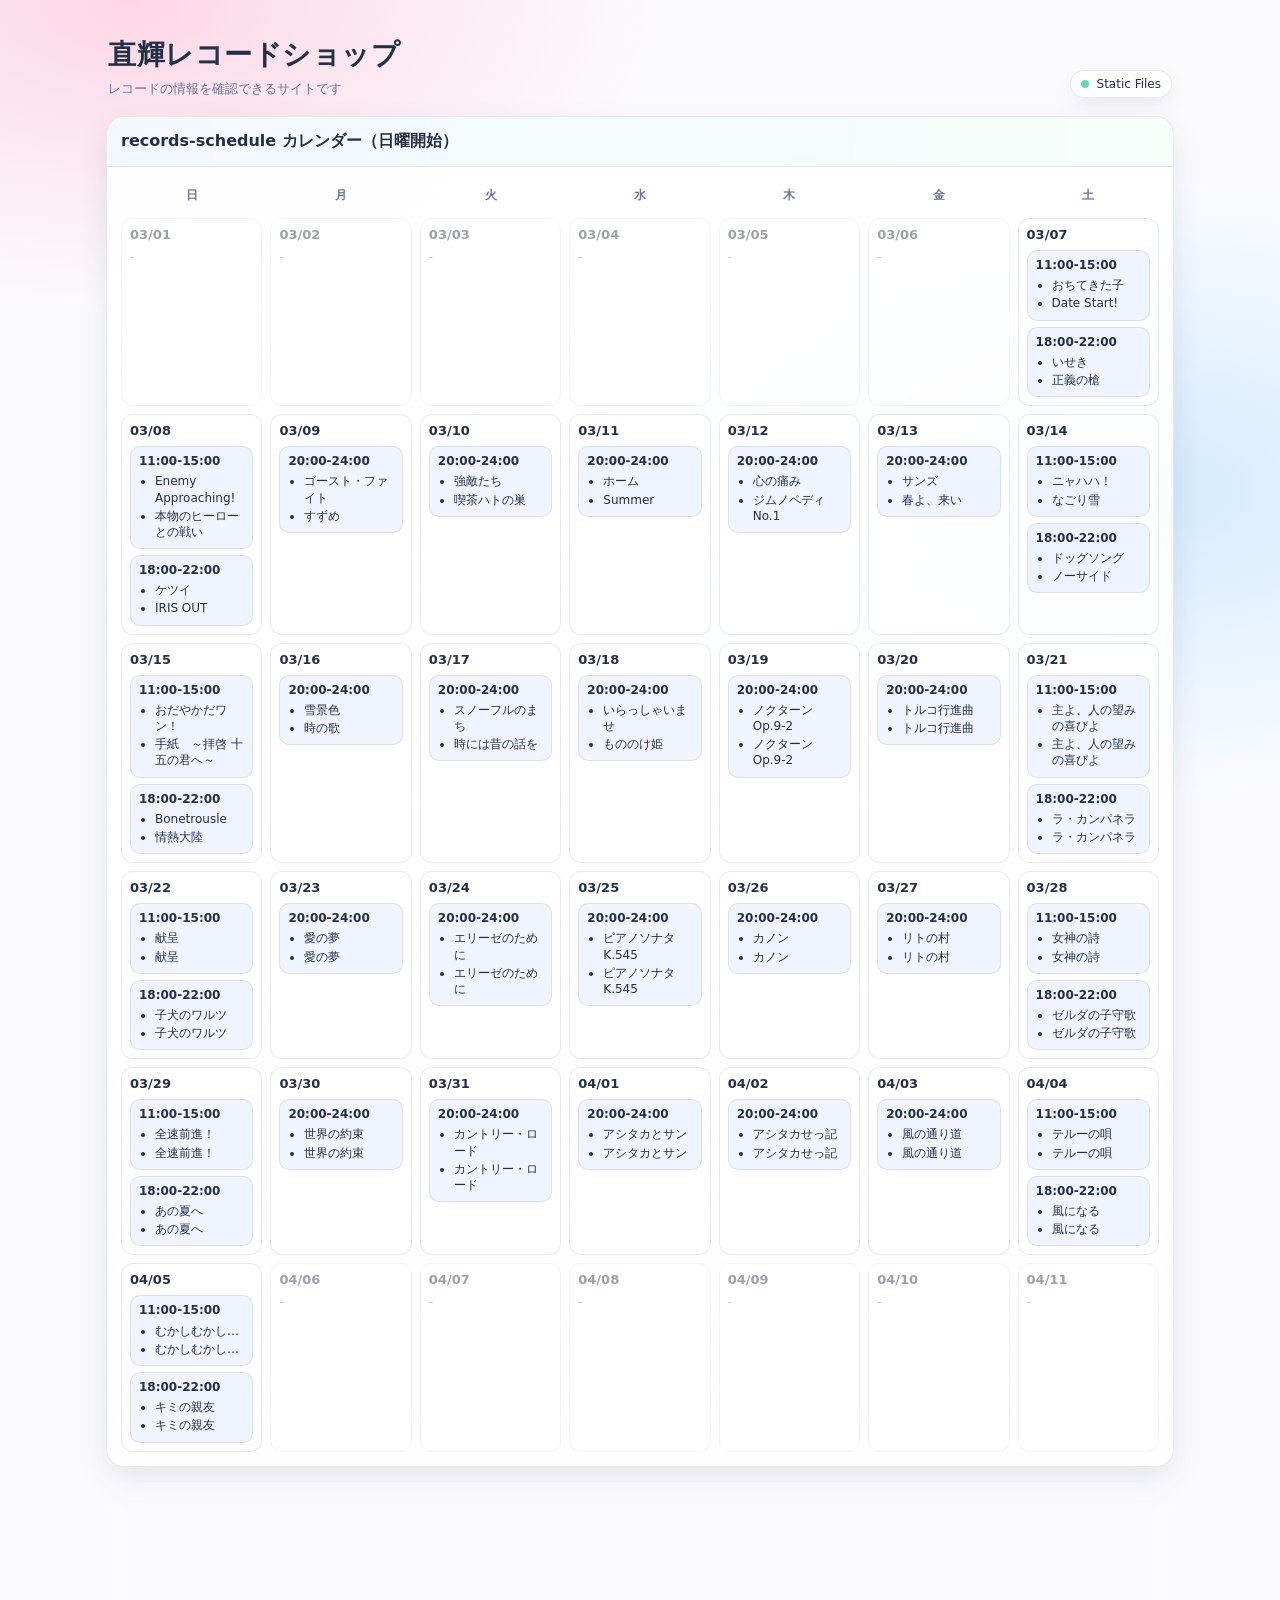
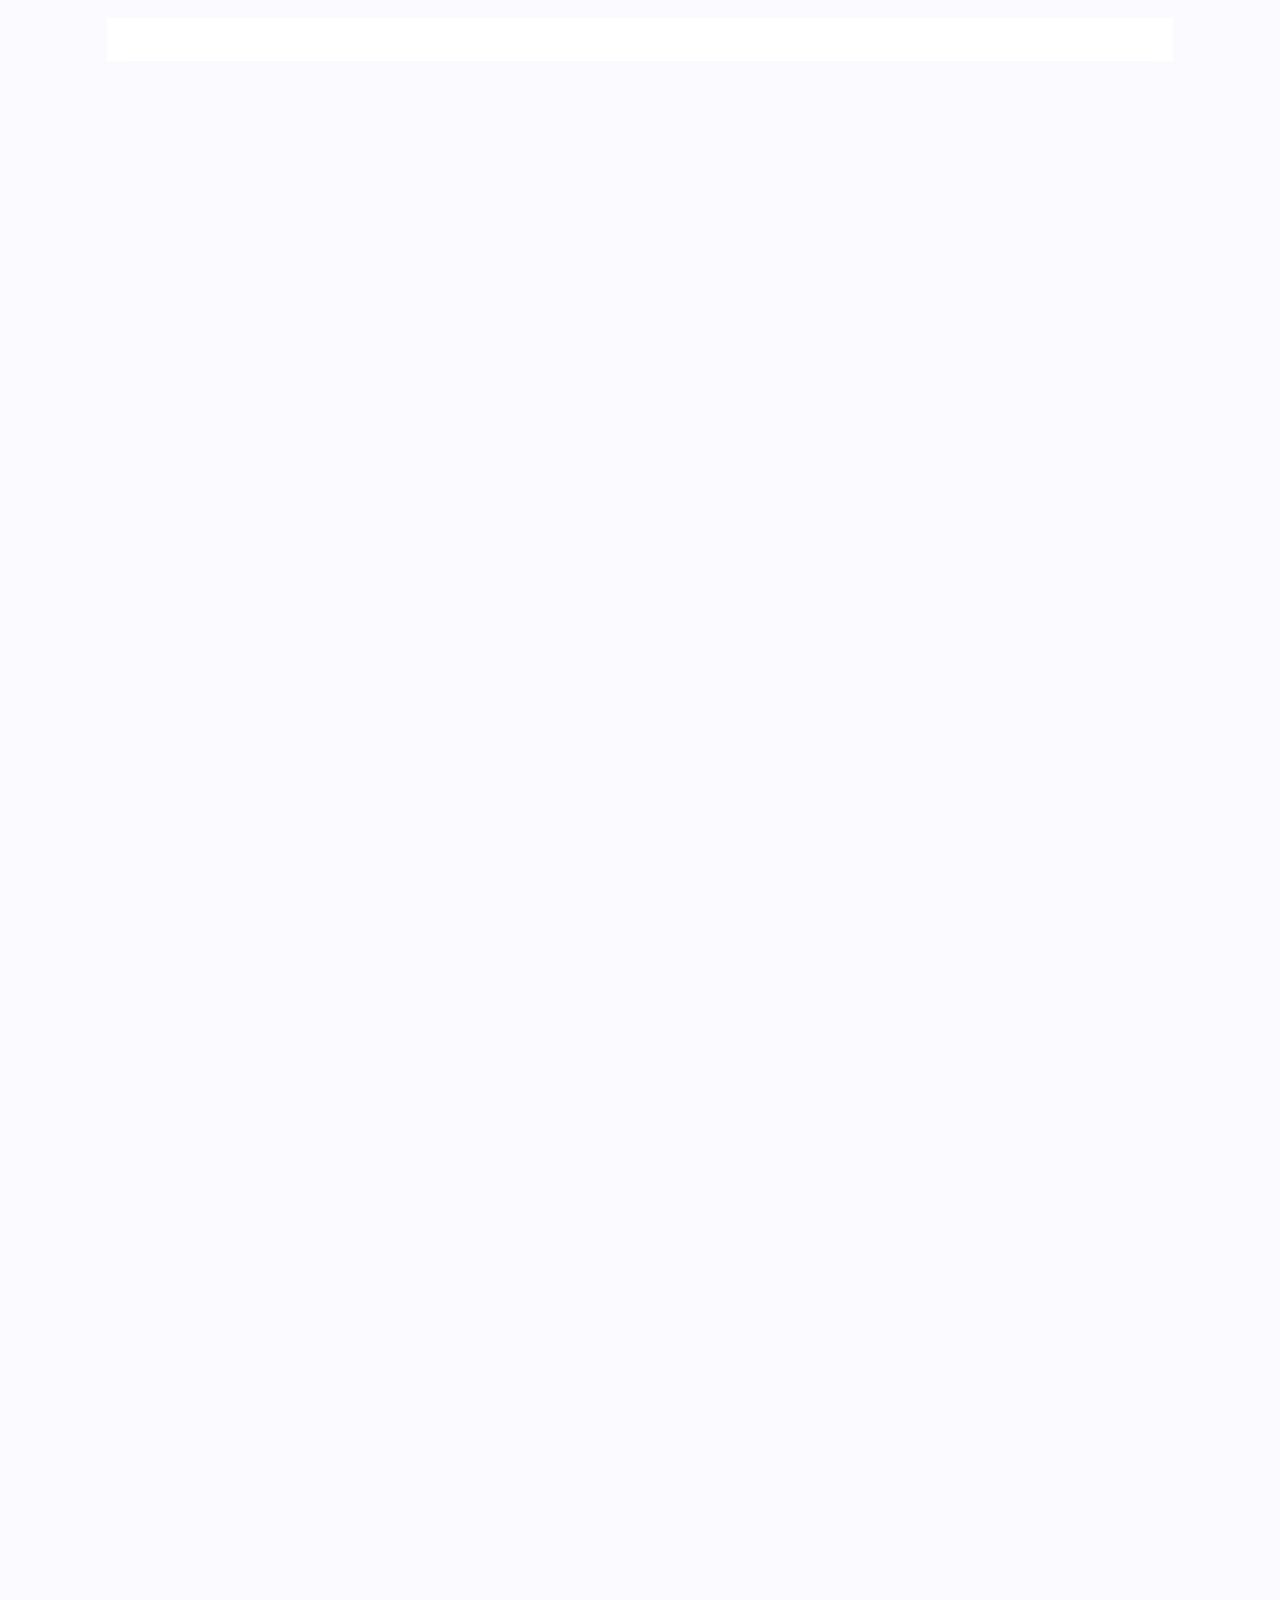
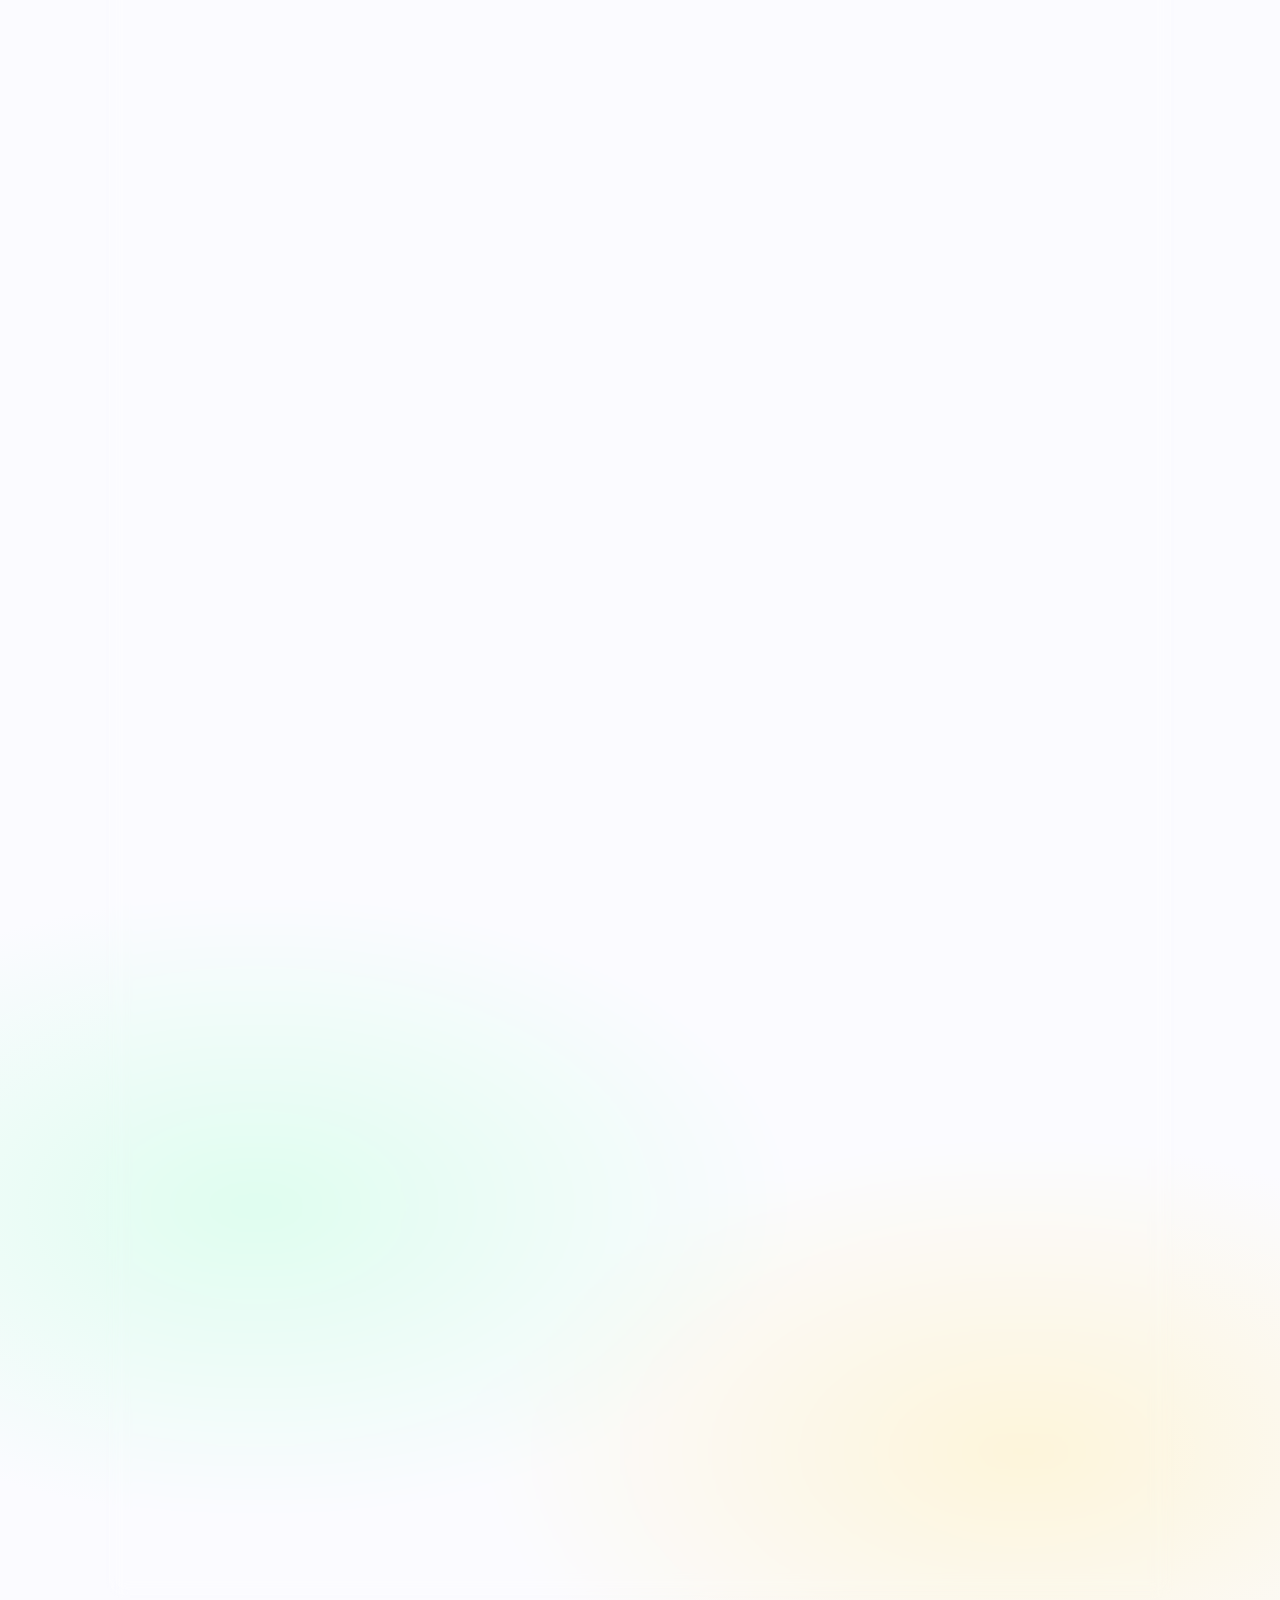
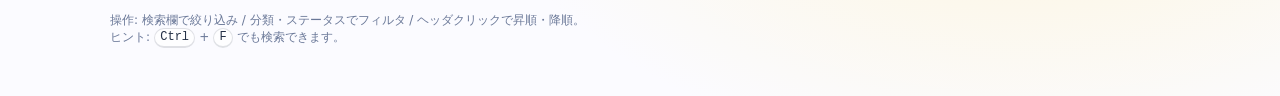
==== index.html @ 507e61f4 "Update index.html" ====
<!doctype html>
<html lang="ja">
<head>
  <meta charset="utf-8" />
  <meta name="viewport" content="width=device-width,initial-scale=1" />
  <meta name="description" content="ハートピア 曲リスト（公開）" />
  <title>なおきレコードショップ</title>

  <style>
    :root{
      /* Pastel theme */
      --bg:#fbfbff;
      --card:#ffffffcc;
      --text:#243047;
      --muted:#6a7898;
      --line: rgba(36,48,71,.10);

      --accent:#7aa7ff;

      --ok:#67d9b7;
      --warn:#ffd27a;
      --bad:#ff8fb0;

      --chip: rgba(36,48,71,.06);

      --shadow: 0 12px 30px rgba(36,48,71,.10);
      --radius: 18px;
      --radius2: 14px;

      --mono: ui-monospace, SFMono-Regular, Menlo, Monaco, Consolas, "Liberation Mono", monospace;
      --sans: ui-sans-serif, system-ui, -apple-system, "Segoe UI", Roboto, "Noto Sans JP", "Hiragino Sans", "Hiragino Kaku Gothic ProN", Meiryo, Arial, sans-serif;
    }
    *{box-sizing:border-box}
    body{
      margin:0;
      font-family:var(--sans);
      color:var(--text);
      background:
        radial-gradient(900px 520px at 10% 0%, rgba(255, 184, 208,.55), transparent 60%),
        radial-gradient(900px 520px at 90% 10%, rgba(186, 224, 255,.60), transparent 60%),
        radial-gradient(900px 520px at 20% 90%, rgba(200, 255, 226,.55), transparent 60%),
        radial-gradient(900px 520px at 80% 95%, rgba(255, 240, 188,.55), transparent 60%),
        var(--bg);
    }
    a{color:inherit}
    .wrap{max-width:1100px; margin:0 auto; padding:28px 16px 50px;}
    header{
      display:flex; gap:14px; align-items:flex-end; justify-content:space-between;
      padding:8px 2px 18px;
    }
    .title{display:flex; flex-direction:column; gap:6px;}
    h1{margin:0; font-size:28px; letter-spacing:.02em}
    .sub{color:var(--muted); font-size:13px}

    .card{
      background: linear-gradient(180deg, rgba(255,255,255,.92), rgba(255,255,255,.75));
      border:1px solid var(--line);
      border-radius:var(--radius);
      box-shadow:var(--shadow);
      overflow:hidden;
      backdrop-filter: blur(10px);
    }

    .calendarCard{margin-bottom:16px}
    .calendarHead{
      padding:14px;
      border-bottom:1px solid var(--line);
      background: linear-gradient(90deg, rgba(186,224,255,.18), rgba(200,255,226,.16));
      font-weight:700;
    }
    .calendarWrap{padding:14px; overflow:auto}
    .calendar{
      display:grid;
      grid-template-columns:repeat(7,minmax(130px,1fr));
      gap:8px;
      min-width:910px;
    }
    .calendarLabel{
      font-size:12px;
      color:var(--muted);
      font-weight:700;
      text-align:center;
      padding:6px 4px;
    }
    .calendarDay{
      border:1px solid var(--line);
      border-radius:12px;
      padding:8px;
      min-height:130px;
      background:rgba(255,255,255,.72);
    }
    .calendarDay.outside{opacity:.45}
    .calendarDate{font-size:13px; font-weight:700; margin-bottom:8px}
    .calendarItems{display:flex; flex-direction:column; gap:6px}
    .calendarItem{
      padding:6px 8px;
      border-radius:10px;
      border:1px solid rgba(36,48,71,.10);
      background:rgba(122,167,255,.12);
      font-size:12px;
      line-height:1.35;
    }
    .calendarTime{font-weight:700; margin-bottom:4px}
    .calendarSongList{margin:0; padding-left:16px}
    .calendarSongList li{margin:2px 0}
    .calendarEmpty{font-size:12px; color:var(--muted)}

    .controls{
      display:grid;
      grid-template-columns: 1.4fr .7fr .7fr auto;
      gap:10px;
      padding:14px;
      border-bottom:1px solid var(--line);
      background: linear-gradient(90deg, rgba(255,184,208,.20), rgba(186,224,255,.18), rgba(200,255,226,.16));
    }
    @media (max-width: 860px){ .controls{grid-template-columns: 1fr 1fr;} }
    @media (max-width: 520px){
      .controls{grid-template-columns: 1fr;}
      header{flex-direction:column; align-items:flex-start}
    }

    .field{display:flex; flex-direction:column; gap:6px;}
    label{font-size:12px; color:var(--muted)}

    input[type="search"], select{
      width:100%;
      padding:10px 12px;
      border-radius:14px;
      border:1px solid rgba(36,48,71,.12);
      background: rgba(255,255,255,.75);
      color:var(--text);
      outline:none;
    }
    input[type="search"]::placeholder{color:rgba(106,120,152,.75)}
    input[type="search"]:focus, select:focus{
      border-color: rgba(122,167,255,.55);
      box-shadow: 0 0 0 4px rgba(122,167,255,.18);
    }

    .toggle{
      display:flex; align-items:center; gap:10px;
      padding:10px 12px;
      border-radius:14px;
      border:1px solid rgba(36,48,71,.12);
      background: rgba(255,255,255,.75);
      user-select:none;
      cursor:pointer;
    }
    .toggle input{accent-color: var(--accent); transform: translateY(1px);}

    .stats{
      display:flex; align-items:center; justify-content:flex-end; gap:10px;
      padding:0 14px 12px;
      color:var(--muted);
      font-size:13px;
    }

    .chip{
      display:inline-flex; align-items:center; gap:8px;
      padding:6px 10px;
      border-radius:999px;
      background:rgba(255,255,255,.7);
      border:1px solid rgba(36,48,71,.10);
      color:var(--text);
      font-size:12px;
      white-space:nowrap;
      box-shadow: 0 8px 18px rgba(36,48,71,.08);
    }

    .dot{width:8px;height:8px;border-radius:50%;}
    .dot.ok{background:var(--ok)}
    .dot.warn{background:var(--warn)}
    .dot.bad{background:var(--bad)}

    .tableWrap{overflow:auto;}
    table{
      width:100%;
      border-collapse:separate;
      border-spacing:0;
      min-width:820px;
      font-size:14px;
    }
    thead th{
      position:sticky; top:0;
      background: rgba(255,255,255,.92);
      backdrop-filter: blur(12px);
      border-bottom:1px solid var(--line);
      text-align:left;
      padding:12px 12px;
      color:var(--muted);
      font-weight:700;
      cursor:pointer;
      user-select:none;
      white-space:nowrap;
    }
    thead th .sort{
      font-family:var(--mono);
      font-size:12px;
      opacity:.9;
      margin-left:6px;
    }
    tbody td{
      padding:12px 12px;
      border-bottom:1px solid var(--line);
      vertical-align:top;
    }
    tbody tr:hover{background:rgba(122,167,255,.08)}

    .col-title{font-weight:700}
    .muted{color:var(--muted)}

    .badge{
      display:inline-flex; align-items:center; gap:8px;
      padding:6px 10px;
      border-radius:999px;
      border:1px solid rgba(36,48,71,.10);
      background: rgba(255,255,255,.70);
      font-size:12px;
      box-shadow: 0 8px 18px rgba(36,48,71,.08);
    }
    .status-public .dot{background:var(--ok)}
    .status-private .dot{background:var(--bad)}
    .status-wip .dot{background:var(--warn)}

    footer{
      margin-top:14px;
      color:var(--muted);
      font-size:12px;
      padding:0 4px;
    }
    .kbd{
      font-family:var(--mono);
      padding:.12em .45em;
      border:1px solid rgba(36,48,71,.14);
      border-bottom-width:2px;
      border-radius:10px;
      background:rgba(255,255,255,.70);
      color:var(--text);
    }
  </style>
</head>

<body>
  <div class="wrap">
    <header>
      <div class="title">
        <h1>直輝レコードショップ</h1>
        <div class="sub">レコードの情報を確認できるサイトです</div>
      </div>
      <div class="chip" title="HTML + JSON の静的ファイルで動作します">
        <span class="dot ok"></span> Static Files
      </div>
    </header>

    <section class="card calendarCard" aria-label="演奏スケジュール">
      <div class="calendarHead">records-schedule カレンダー（日曜開始）</div>
      <div class="calendarWrap">
        <div class="calendar" id="calendar"></div>
      </div>
    </section>

    <section class="card" aria-label="曲リスト">
      <div class="controls">
        <div class="field">
          <label for="q">検索（タイトル / 和名 / 分類）</label>
          <input id="q" type="search" placeholder="例: Undertale / ノクターン / ゼルダ" autocomplete="off" />
        </div>
        <div class="field">
          <label for="category">分類</label>
          <select id="category">
            <option value="">すべて</option>
          </select>
        </div>
        <div class="field">
          <label for="status">ステータス</label>
          <select id="status">
            <option value="">すべて</option>
            <option value="公開">公開</option>
            <option value="非公開">非公開</option>
            <option value="準備中">準備中</option>
          </select>
        </div>
        <label class="toggle" title="公開だけに絞り込み">
          <input id="onlyPublic" type="checkbox" checked />
          公開のみ表示
        </label>
      </div>
      <div class="stats" id="stats"></div>
      <div class="tableWrap">
        <table>
          <thead>
            <tr>
              <th data-key="status">ステータス<span class="sort" id="sort-status"></span></th>
              <th data-key="title">タイトル<span class="sort" id="sort-title"></span></th>
              <th data-key="jp">和名<span class="sort" id="sort-jp"></span></th>
              <th data-key="category">分類<span class="sort" id="sort-category"></span></th>
            </tr>
          </thead>
          <tbody id="tbody"></tbody>
        </table>
      </div>
    </section>

    <footer>
      <div>操作: 検索欄で絞り込み / 分類・ステータスでフィルタ / ヘッダクリックで昇順・降順。</div>
      <div>ヒント: <span class="kbd">Ctrl</span> + <span class="kbd">F</span> でも検索できます。</div>
    </footer>
  </div>

  <script>
    // ===== データ読み込み =====
    let songs = [];
    let scheduleItems = [];

    async function loadSongs() {
      const response = await fetch("./records.json");
      if (!response.ok) {
        throw new Error(`曲データの読み込みに失敗しました: ${response.status}`);
      }
      const data = await response.json();
      return Array.isArray(data) ? data : [];
    }

    async function loadSchedule() {
      const response = await fetch("./records-schedule.json");
      if (!response.ok) {
        throw new Error(`スケジュールデータの読み込みに失敗しました: ${response.status}`);
      }
      const data = await response.json();
      return Array.isArray(data) ? data : [];
    }

    // ===== UIロジック =====
    const els = {
      q: document.getElementById("q"),
      category: document.getElementById("category"),
      status: document.getElementById("status"),
      onlyPublic: document.getElementById("onlyPublic"),
      tbody: document.getElementById("tbody"),
      stats: document.getElementById("stats"),
      calendar: document.getElementById("calendar"),
      ths: Array.from(document.querySelectorAll("thead th[data-key]")),
    };

    const weekLabels = ["日", "月", "火", "水", "木", "金", "土"];

    function renderCalendar(){
      if (!scheduleItems.length){
        els.calendar.innerHTML = `<div class="calendarEmpty">スケジュールがありません。</div>`;
        return;
      }

      const songMap = new Map(songs.map(s => [Number(s.no), s]));
      const groupedByDate = new Map();
      for (const item of scheduleItems){
        const date = (item.date || "").trim();
        if (!date) continue;
        if (!groupedByDate.has(date)) groupedByDate.set(date, []);
        groupedByDate.get(date).push(item);
      }

      for (const entries of groupedByDate.values()){
        entries.sort((a,b)=> (a.time || "").localeCompare((b.time || ""), "ja"));
      }

      const dates = [...groupedByDate.keys()].sort((a,b)=>a.localeCompare(b));
      const firstDate = new Date(`${dates[0]}T00:00:00`);
      const lastDate = new Date(`${dates[dates.length - 1]}T00:00:00`);
      const startDate = new Date(firstDate);
      startDate.setDate(firstDate.getDate() - firstDate.getDay());
      const endDate = new Date(lastDate);
      endDate.setDate(lastDate.getDate() + (6 - lastDate.getDay()));

      const parts = weekLabels.map(label => `<div class="calendarLabel">${label}</div>`);
      const current = new Date(startDate);
      while (current <= endDate){
        const y = current.getFullYear();
        const m = String(current.getMonth() + 1).padStart(2, "0");
        const d = String(current.getDate()).padStart(2, "0");
        const iso = `${y}-${m}-${d}`;
        const entries = groupedByDate.get(iso) || [];
        const outside = iso < dates[0] || iso > dates[dates.length - 1];

        parts.push(`
          <div class="calendarDay ${outside ? "outside" : ""}">
            <div class="calendarDate">${m}/${d}</div>
            <div class="calendarItems">
              ${entries.length
                ? (() => {
                    const groupedByTime = new Map();
                    for (const entry of entries){
                      const timeKey = (entry.time || "-").trim() || "-";
                      if (!groupedByTime.has(timeKey)) groupedByTime.set(timeKey, []);
                      groupedByTime.get(timeKey).push(entry);
                    }
                    return [...groupedByTime.entries()]
                      .sort((a,b)=>a[0].localeCompare(b[0], "ja"))
                      .map(([time, slotEntries]) => {
                        const songsHtml = slotEntries.map(entry => {
                          const song = songMap.get(Number(entry.record_id));
                          const title = song ? (song.jp || song.title || `ID:${entry.record_id}`) : `ID:${entry.record_id}`;
                          return `<li>${escapeHtml(title)}</li>`;
                        }).join("");
                        return `<div class="calendarItem"><div class="calendarTime">${escapeHtml(time)}</div><ul class="calendarSongList">${songsHtml}</ul></div>`;
                      })
                      .join("");
                  })()
                : `<div class="calendarEmpty">-</div>`}
            </div>
          </div>
        `);

        current.setDate(current.getDate() + 1);
      }

      els.calendar.innerHTML = parts.join("");
    }

    function buildCategoryOptions(){
      const categories = [...new Set(songs.map(s => (s.category || "").trim()).filter(Boolean))]
        .sort((a,b)=>a.localeCompare(b,"ja"));
      for (const c of categories){
        const opt = document.createElement("option");
        opt.value = c;
        opt.textContent = c;
        els.category.appendChild(opt);
      }
    }

    let sortKey = "category";
    let sortDir = "asc"; // asc | desc

    function normalize(str){
      return (str ?? "").toString().toLowerCase();
    }

    // カテゴリごとにパステル色を割り当て
    function hashHue(str){
      let h = 0;
      for (let i = 0; i < str.length; i++) h = (h * 31 + str.charCodeAt(i)) >>> 0;
      return h % 360;
    }
    function pastelForCategory(category){
      const c = (category || "other").trim() || "other";
      const hue = hashHue(c);
      const bg = `hsl(${hue} 75% 92%)`;
      const border = `hsl(${hue} 55% 80%)`;
      const text = `hsl(${hue} 35% 28%)`;
      return { bg, border, text };
    }

    function statusBadge(status){
      const s = (status || "").trim();
      let cls = "status-public";
      if (s === "非公開") cls = "status-private";
      if (s === "準備中") cls = "status-wip";
      return `<span class="badge ${cls}"><span class="dot"></span>${escapeHtml(s || "-")}</span>`;
    }

    function escapeHtml(str){
      return (str ?? "").toString()
        .replaceAll("&","&amp;")
        .replaceAll("<","&lt;")
        .replaceAll(">","&gt;")
        .replaceAll('"',"&quot;")
        .replaceAll("'","&#039;");
    }

    function applyFilters(){
      const q = normalize(els.q.value).trim();
      const cat = (els.category.value || "").trim();
      const st = (els.status.value || "").trim();
      const onlyPub = els.onlyPublic.checked;

      let rows = songs.slice();

      if (onlyPub) rows = rows.filter(s => (s.status || "").trim() === "公開");
      if (cat) rows = rows.filter(s => (s.category || "").trim() === cat);
      if (st) rows = rows.filter(s => (s.status || "").trim() === st);

      if (q){
        rows = rows.filter(s => {
          const hay = `${s.title} ${s.jp} ${s.category} ${s.status}`;
          return normalize(hay).includes(q);
        });
      }

      rows.sort((a,b)=>{
        const av = (a[sortKey] ?? "").toString();
        const bv = (b[sortKey] ?? "").toString();
        const cmp = av.localeCompare(bv, "ja", { numeric:true, sensitivity:"base" });
        return sortDir === "asc" ? cmp : -cmp;
      });

      render(rows);
      renderStats(rows.length);
      renderSortIndicators();
    }

    function render(rows){
      els.tbody.innerHTML = rows.map(s => `
        <tr>
          <td>${statusBadge(s.status)}</td>
          <td class="col-title">${escapeHtml(s.title || "-")}</td>
          <td>${escapeHtml(s.jp || "-")}</td>
          <td>${
            s.category
              ? (() => {
                  const p = pastelForCategory(s.category);
                  return `<span class="chip" style="background:${p.bg};border-color:${p.border};color:${p.text}">
                    ${escapeHtml(s.category)}
                  </span>`;
                })()
              : `<span class="muted">-</span>`
          }</td>
        </tr>
      `).join("");
    }

    function renderStats(visible){
      const total = songs.length;
      els.stats.innerHTML = `
        <span class="chip" title="表示件数 / 全件数">
          <span class="dot ok"></span> ${visible} / ${total} 件
        </span>
        <span class="chip" title="並び替え">
          Sort: ${escapeHtml(sortKey)} (${escapeHtml(sortDir)})
        </span>
      `;
    }

    function renderSortIndicators(){
      for (const th of els.ths){
        const key = th.dataset.key;
        const el = document.getElementById(`sort-${key}`);
        if (!el) continue;
        el.textContent = (key === sortKey) ? (sortDir === "asc" ? "↑" : "↓") : "";
      }
    }

    // イベント
    els.q.addEventListener("input", applyFilters);
    els.category.addEventListener("change", applyFilters);
    els.status.addEventListener("change", applyFilters);
    els.onlyPublic.addEventListener("change", applyFilters);

    els.ths.forEach(th => {
      th.addEventListener("click", () => {
        const key = th.dataset.key;
        if (sortKey === key) sortDir = (sortDir === "asc" ? "desc" : "asc");
        else { sortKey = key; sortDir = "asc"; }
        applyFilters();
      });
    });

    // 初期表示
    (async () => {
      try {
        songs = await loadSongs();
        scheduleItems = await loadSchedule();
        buildCategoryOptions();
        renderCalendar();
        applyFilters();
      } catch (error) {
        console.error(error);
        els.tbody.innerHTML = `<tr><td colspan="4" class="muted">曲データの読み込みに失敗しました。</td></tr>`;
        els.stats.innerHTML = `<span class="chip"><span class="dot bad"></span> 読み込みエラー</span>`;
      }
    })();
  </script>
</body>
</html>
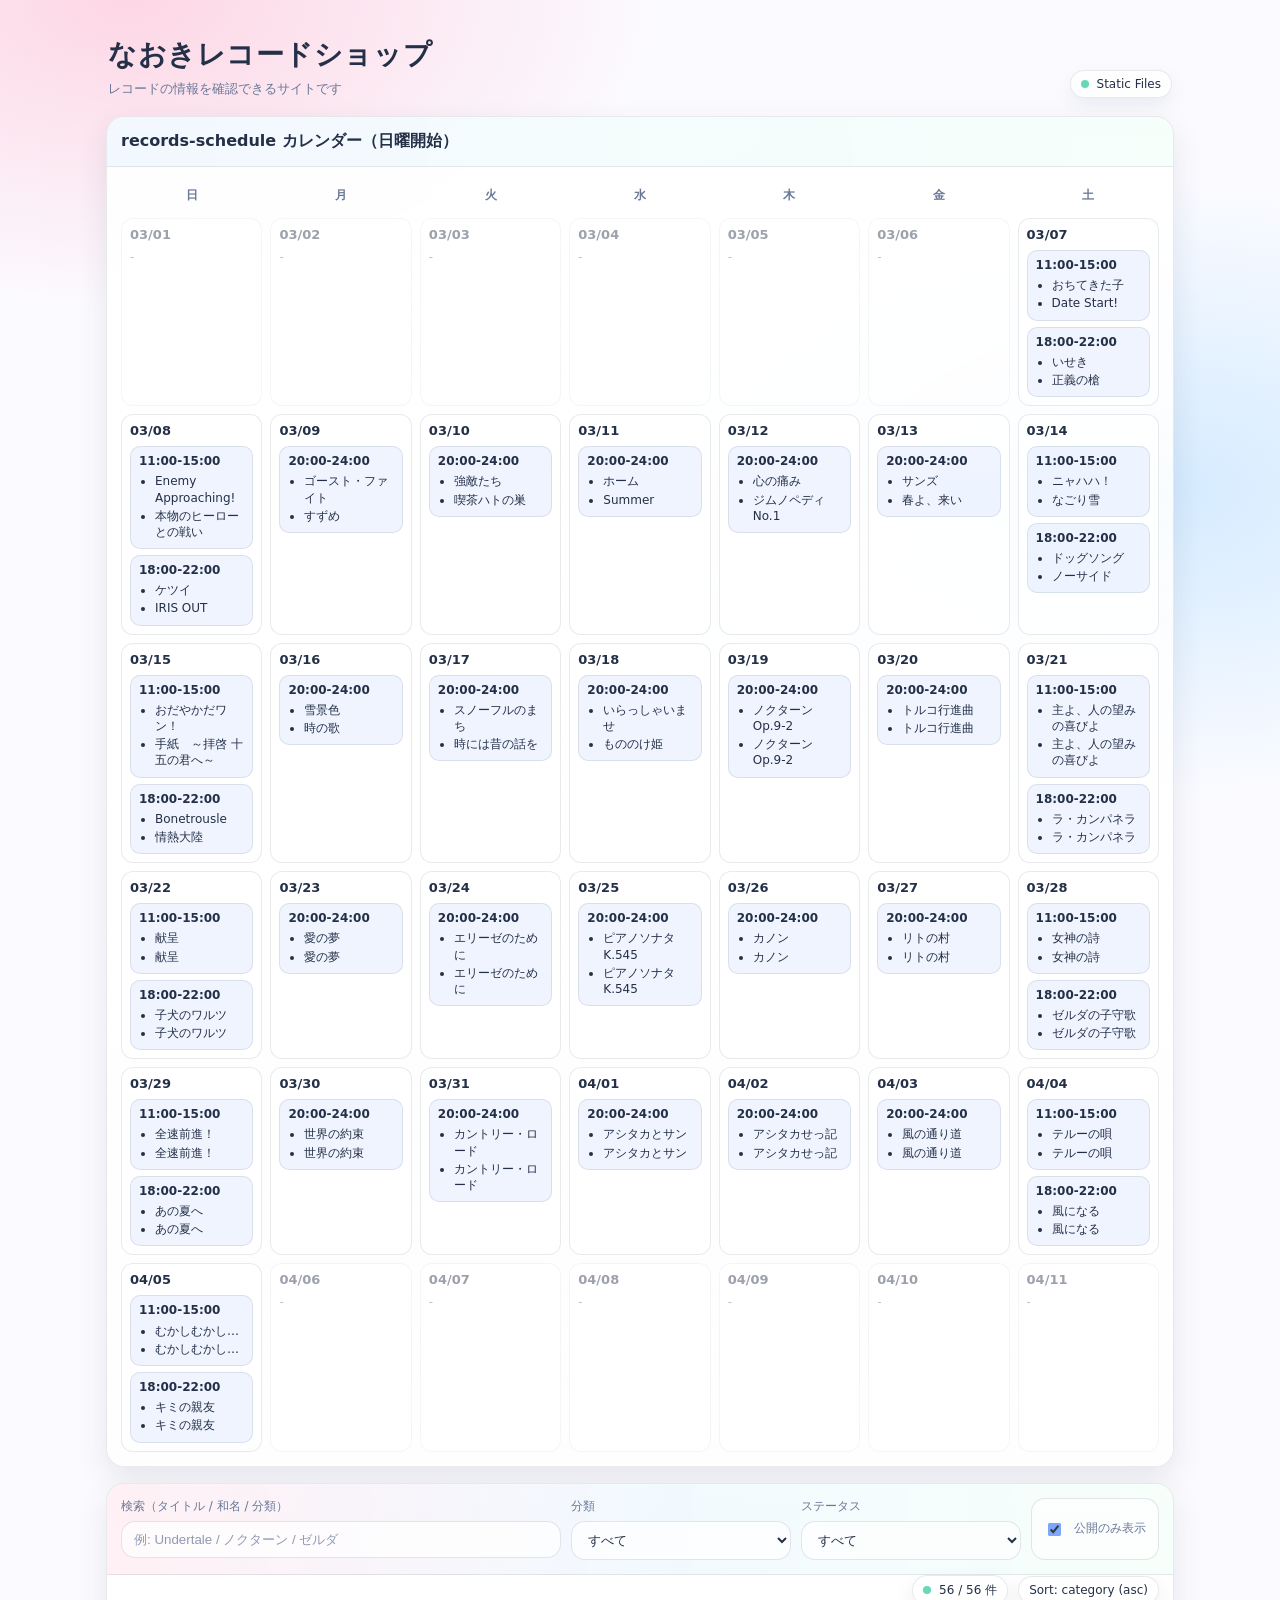
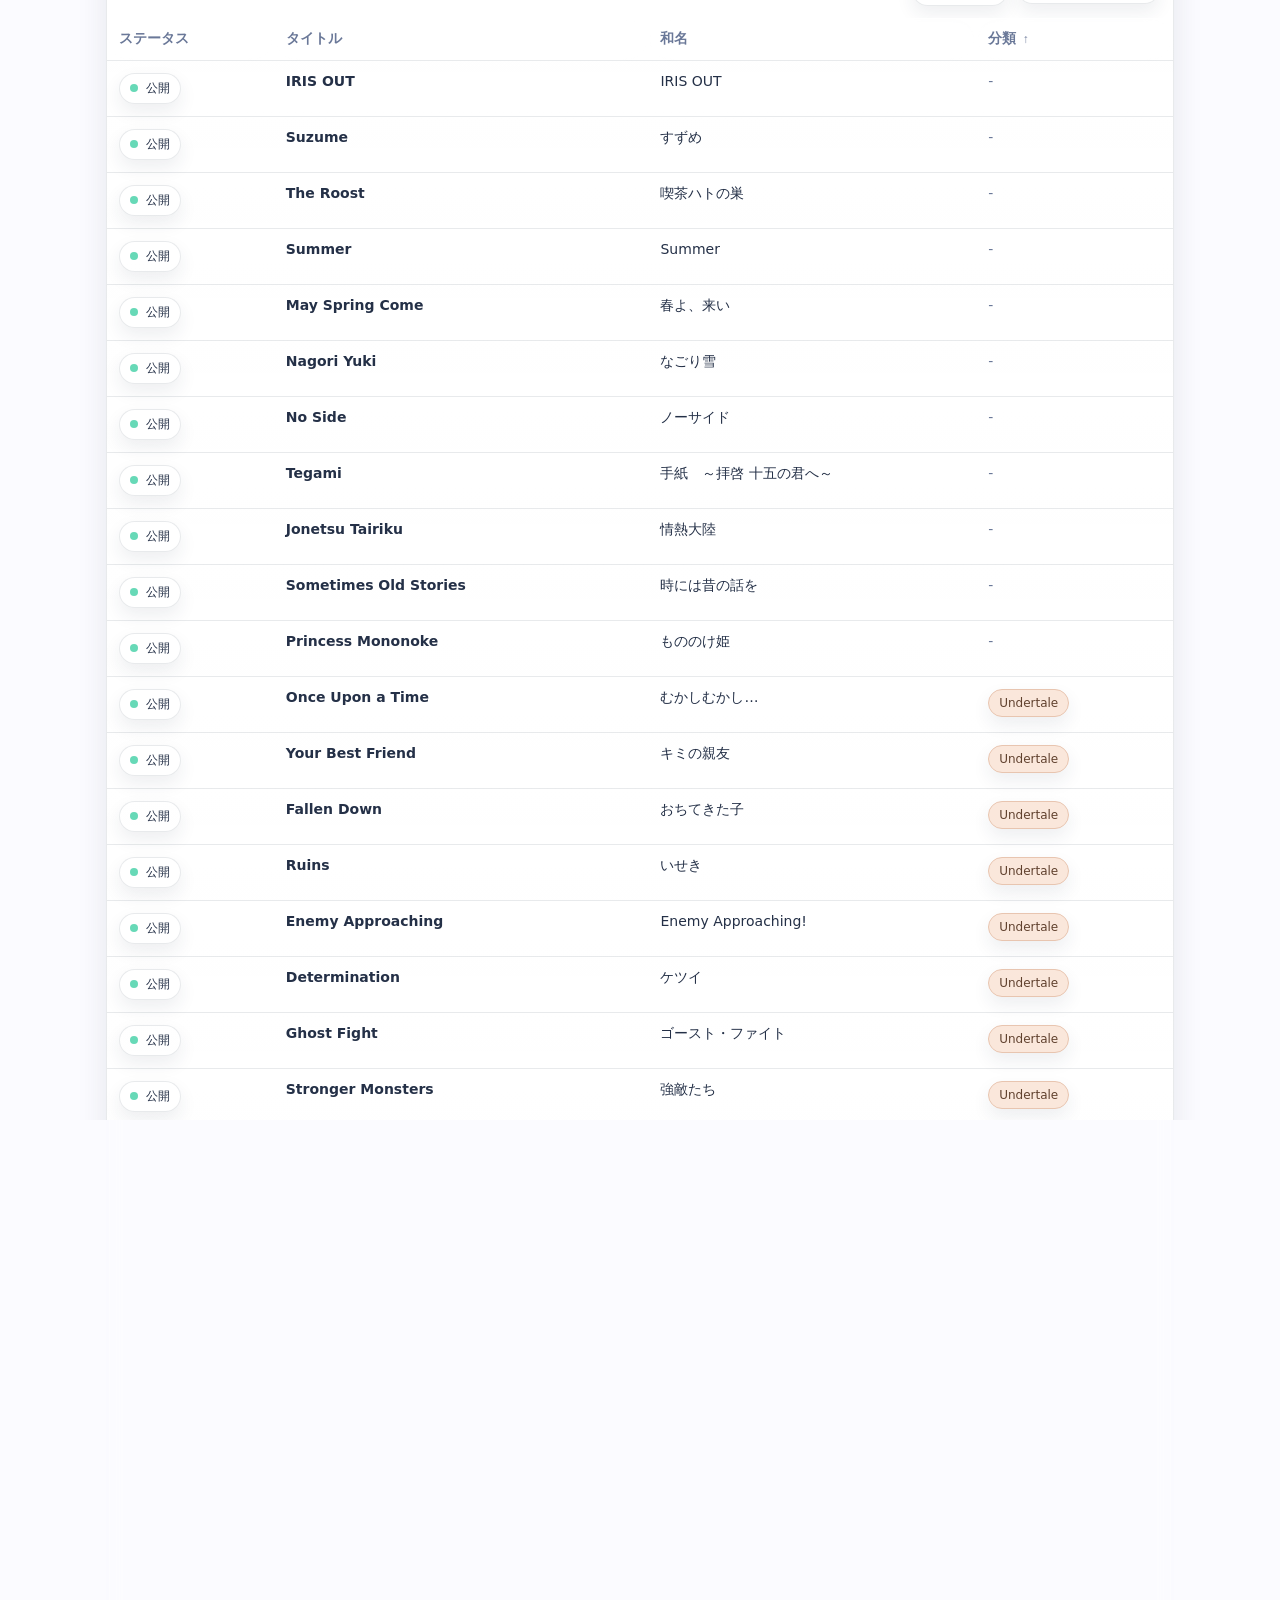
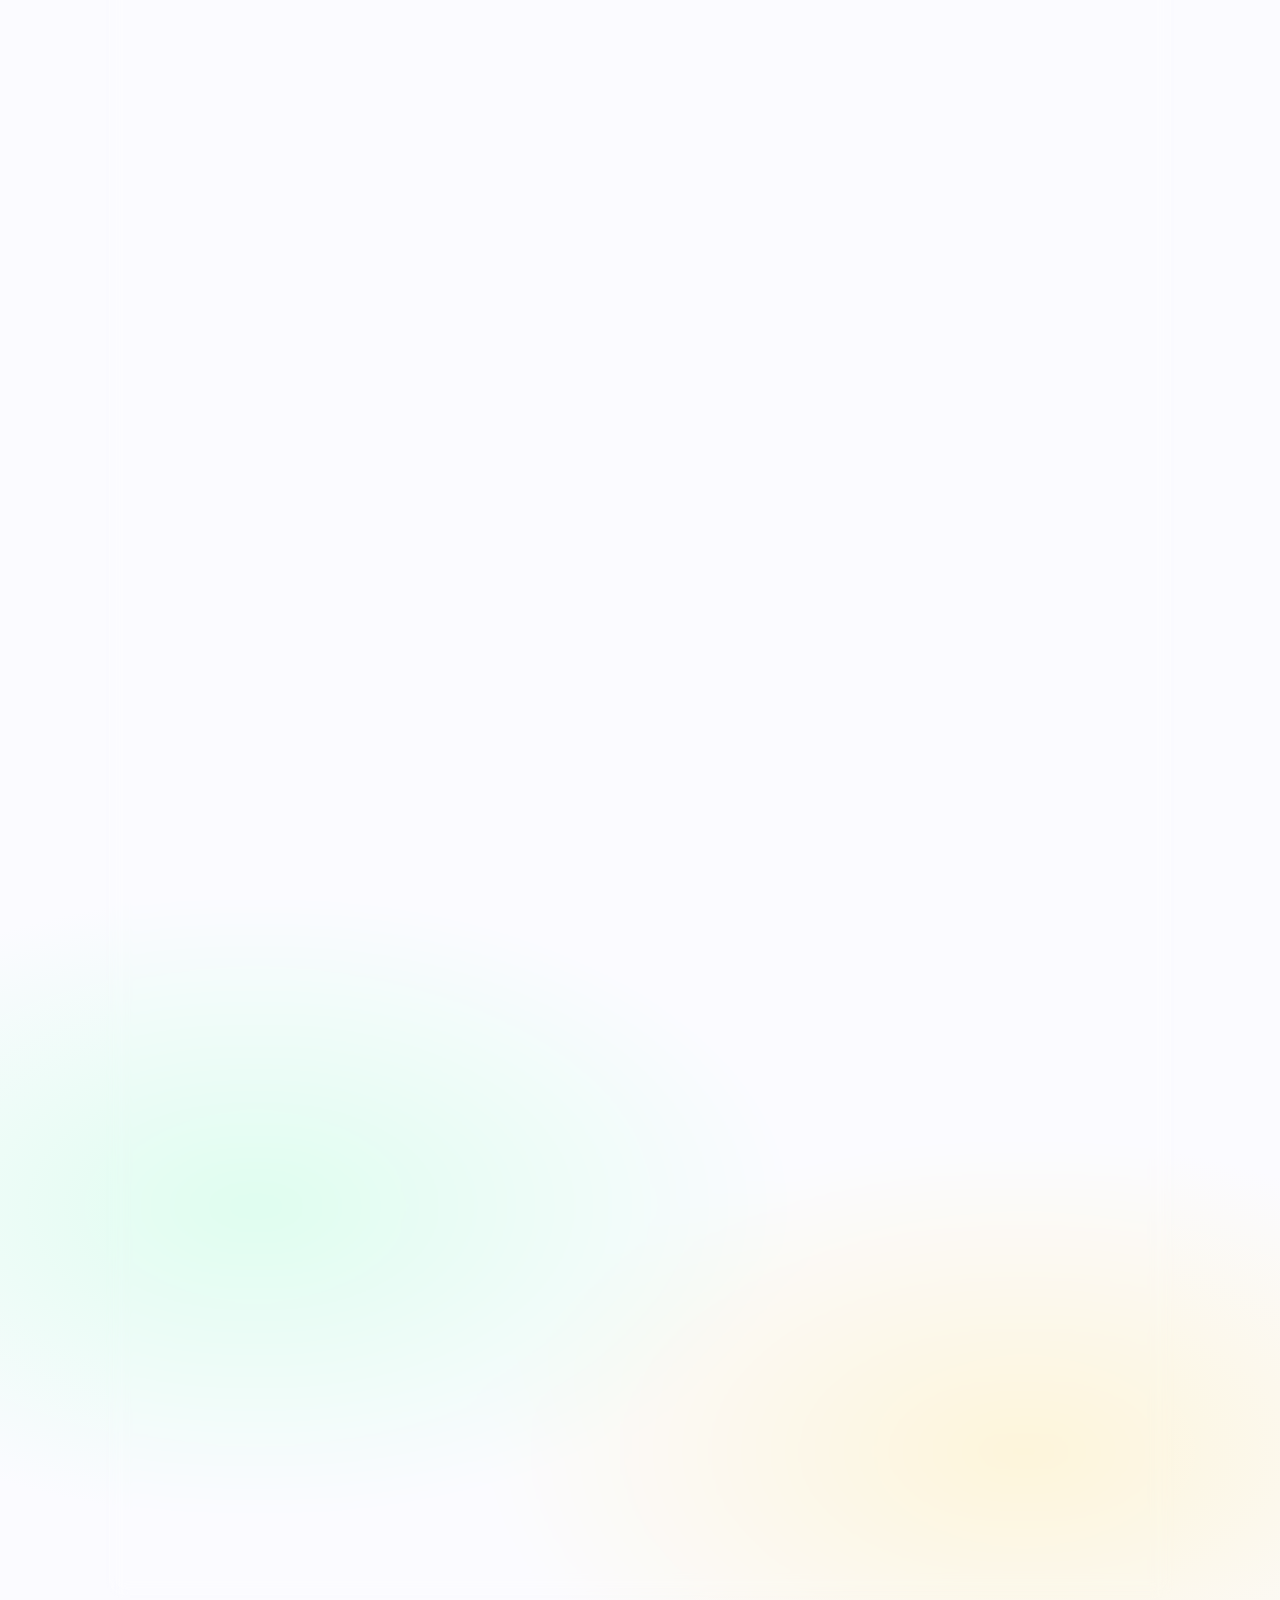
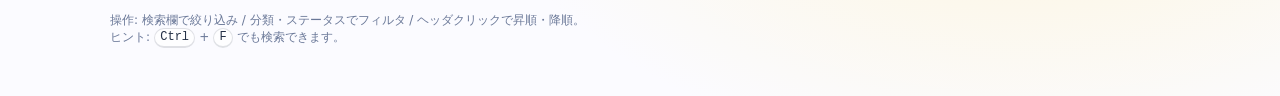
==== commit d5ceef14: "Update index.html" ====
--- a/index.html
+++ b/index.html
@@ -244,7 +244,7 @@
   <div class="wrap">
     <header>
       <div class="title">
-        <h1>直輝レコードショップ</h1>
+        <h1>なおきレコードショップ</h1>
         <div class="sub">レコードの情報を確認できるサイトです</div>
       </div>
       <div class="chip" title="HTML + JSON の静的ファイルで動作します">
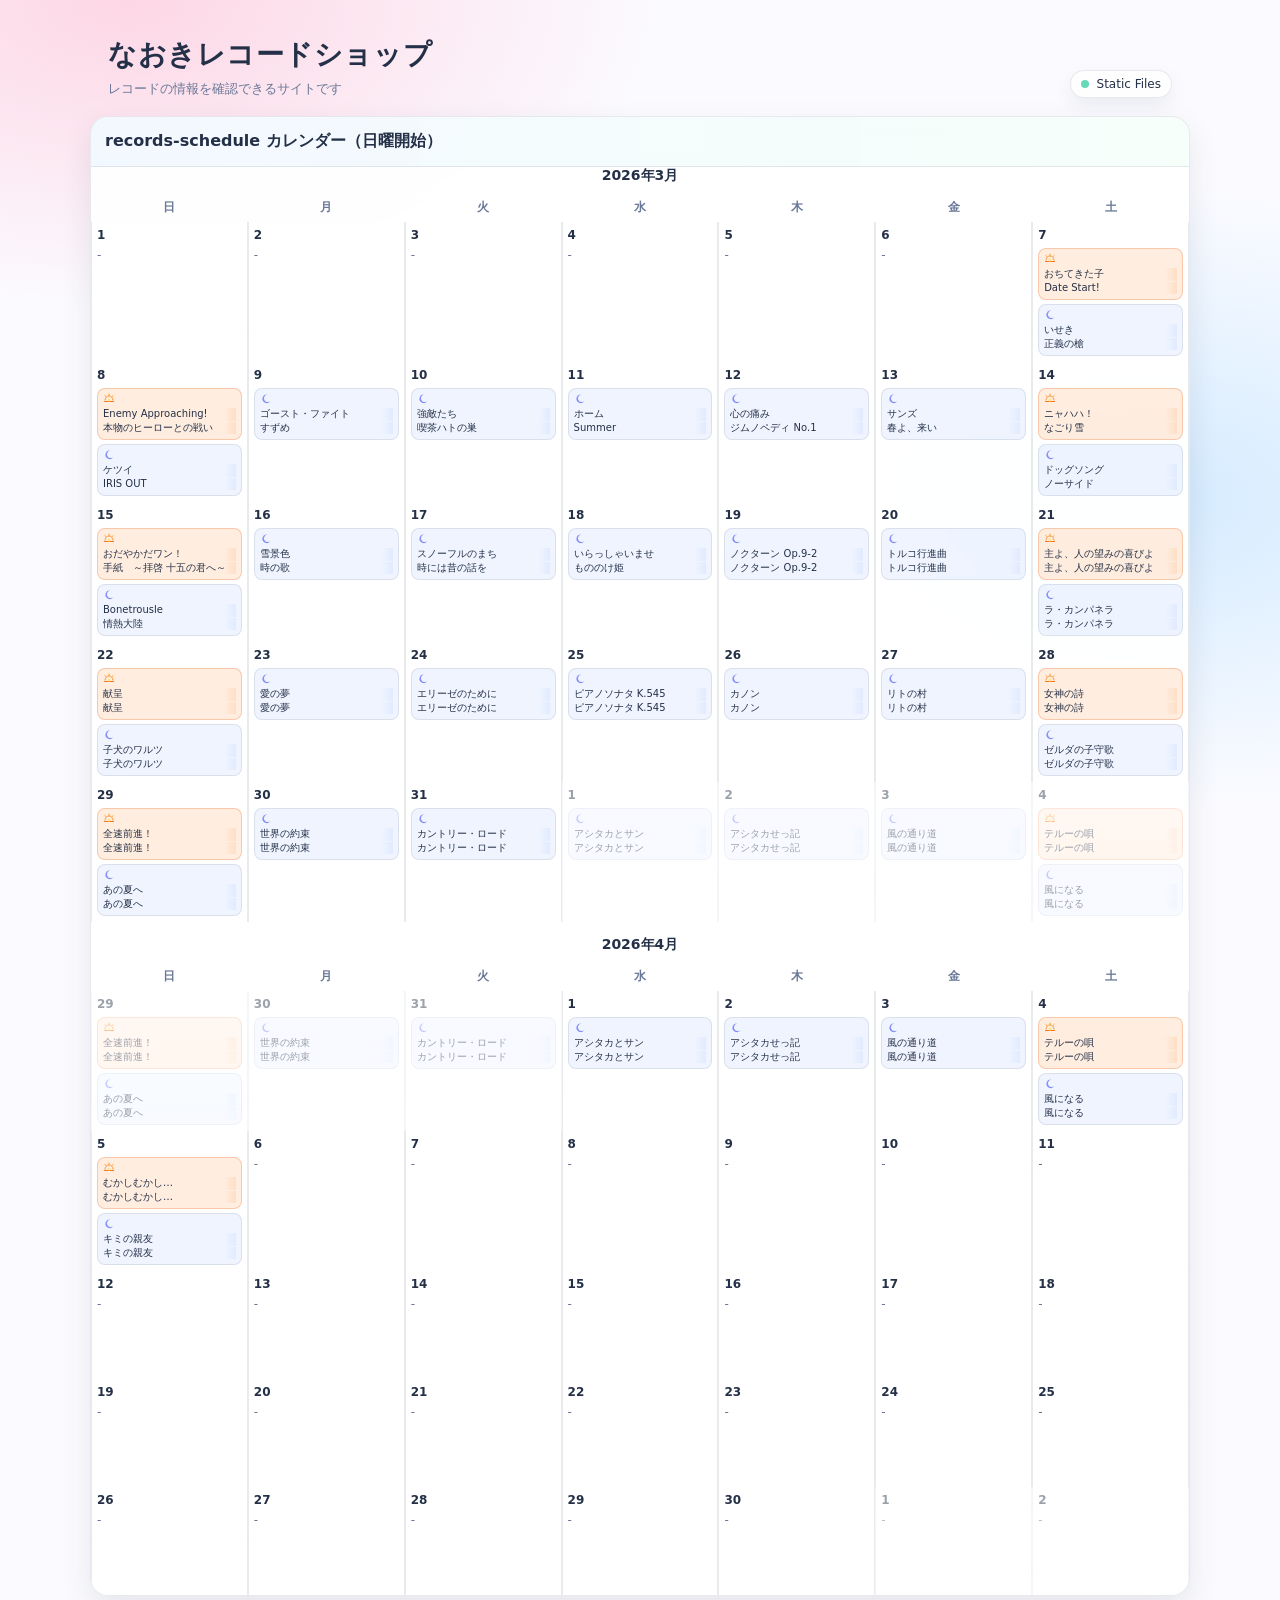
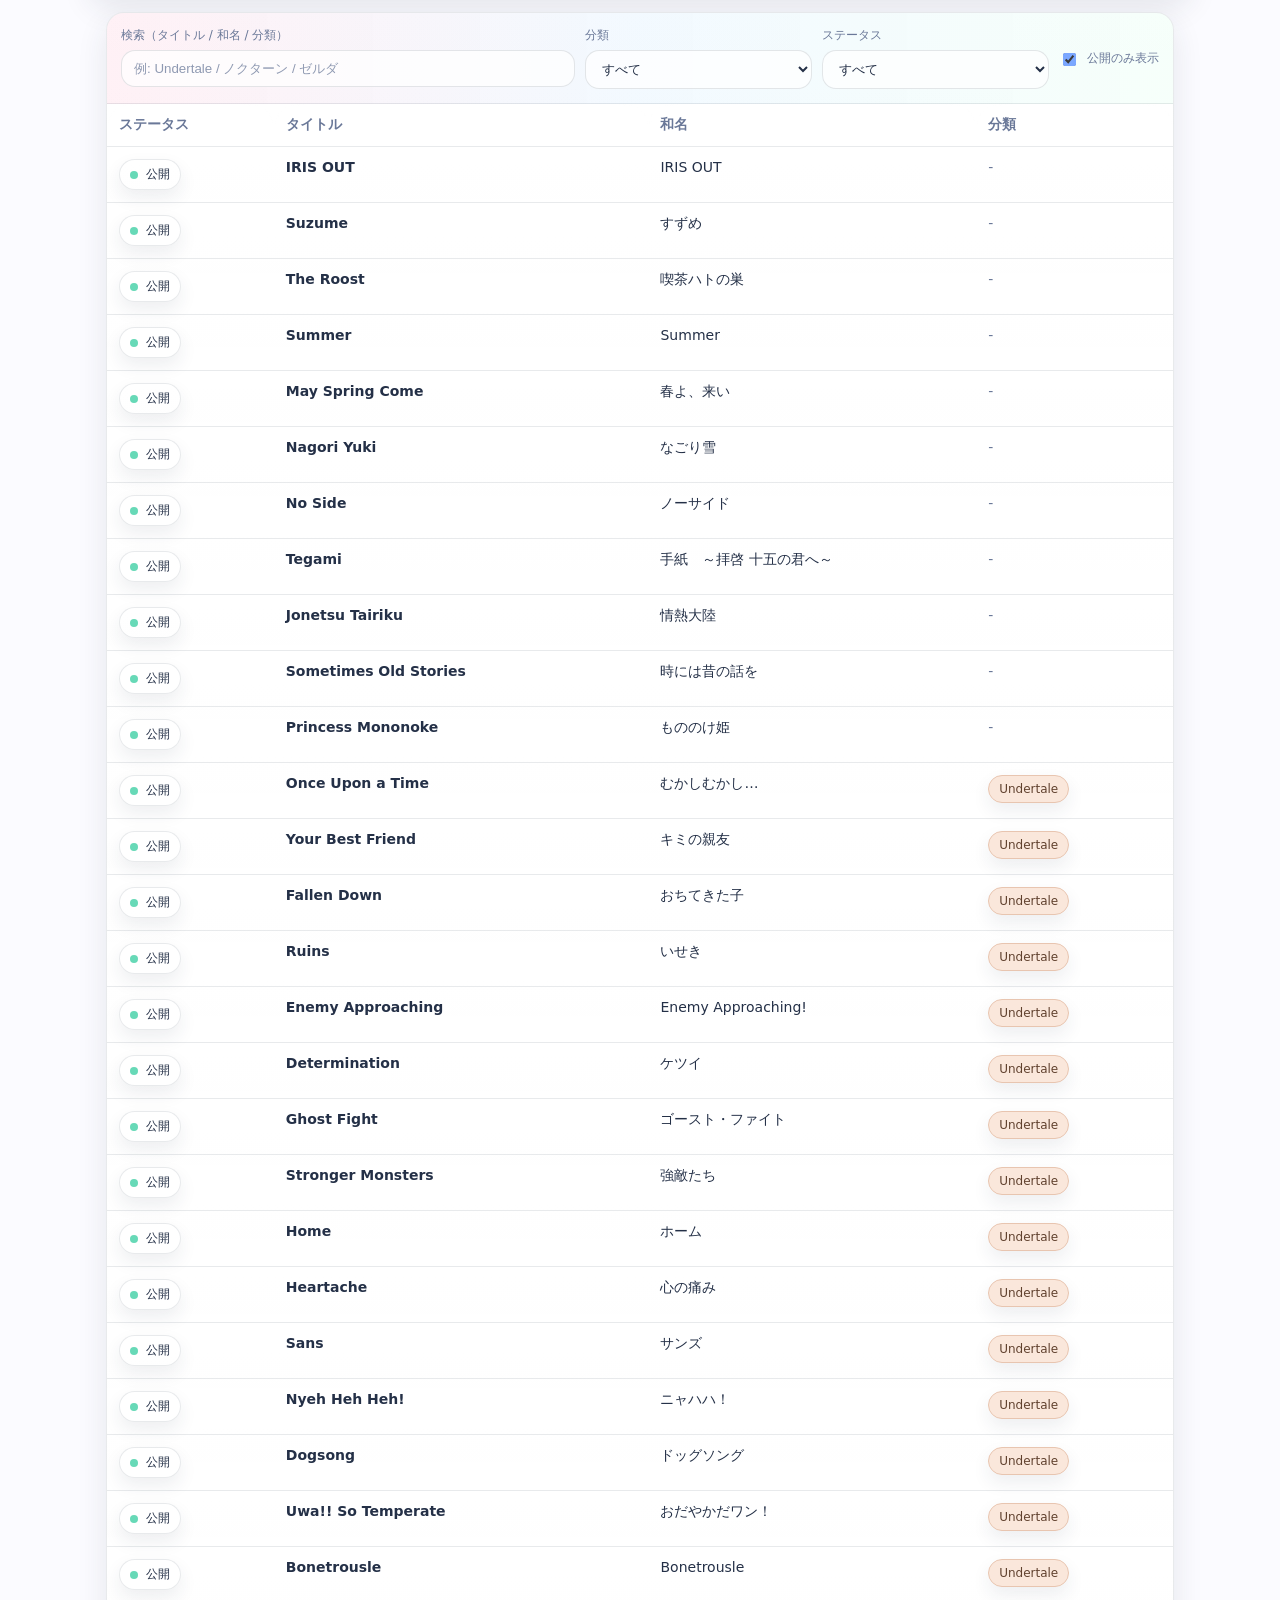
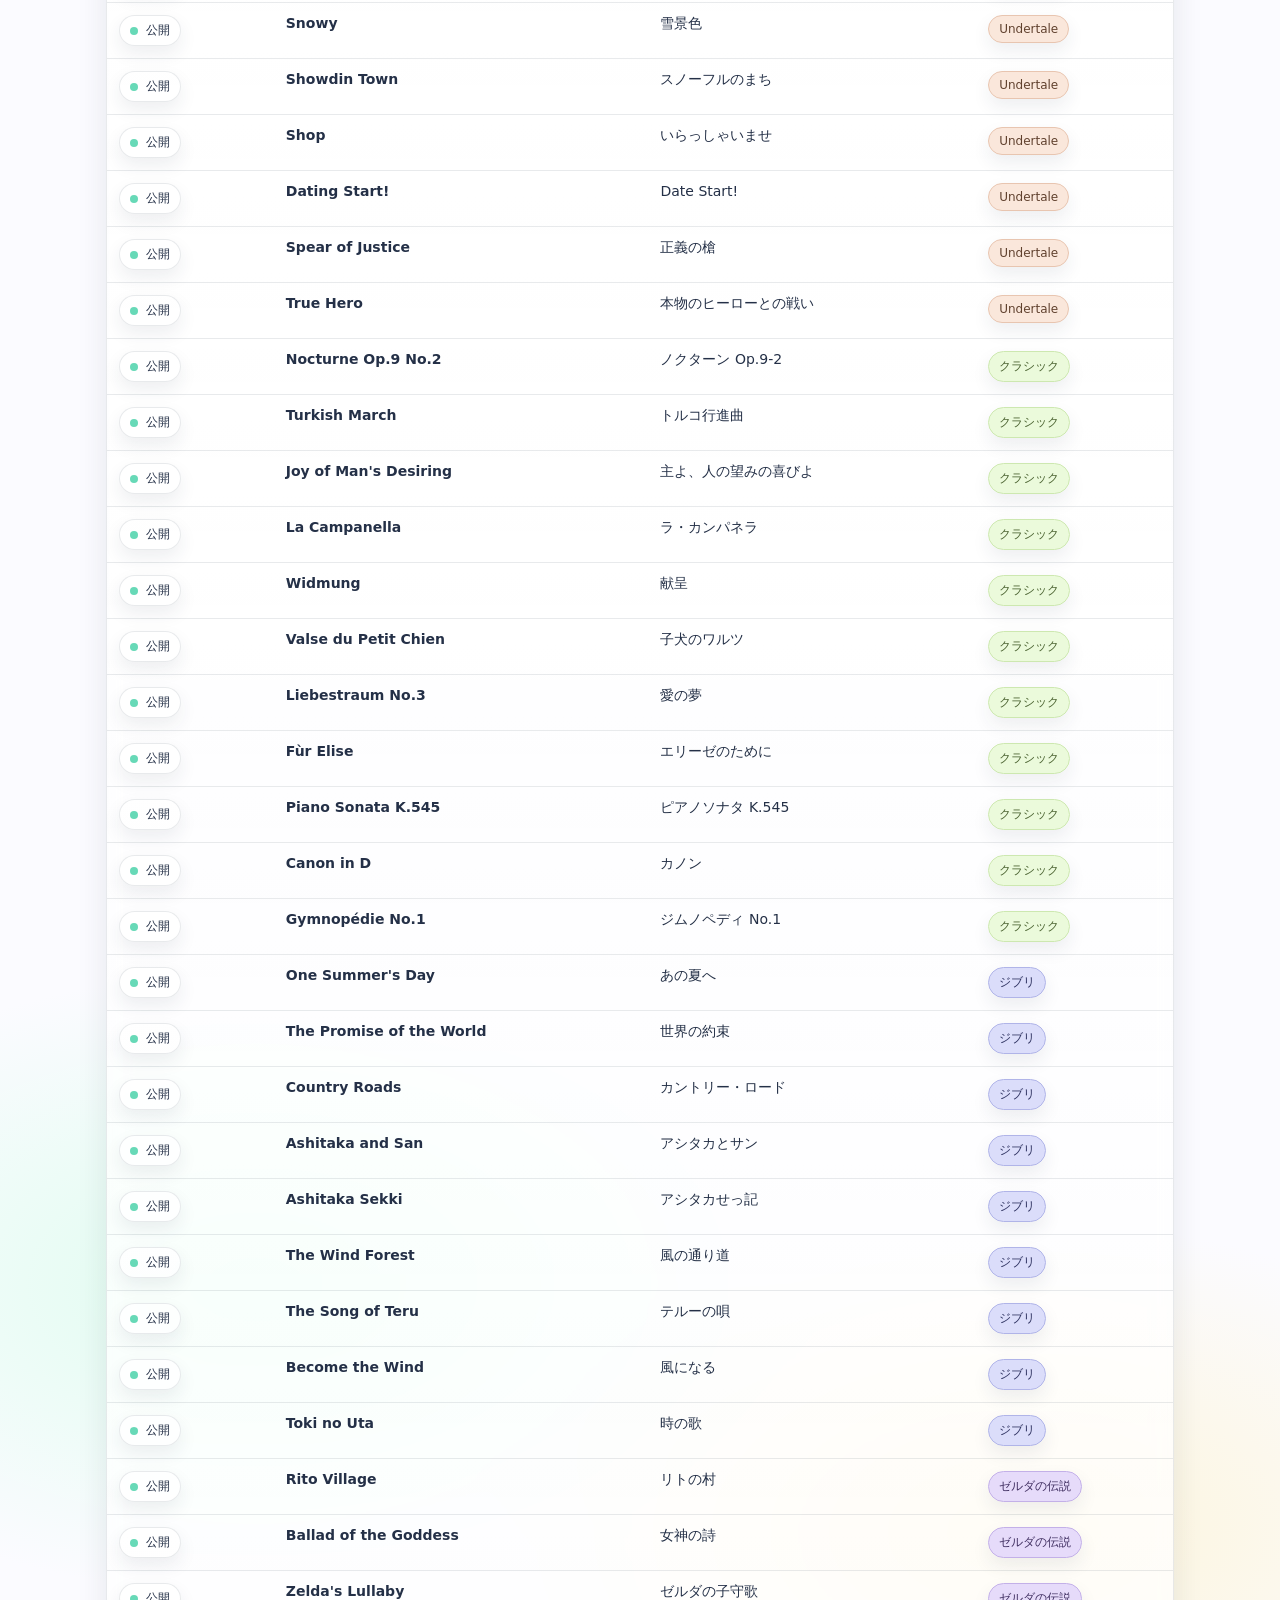
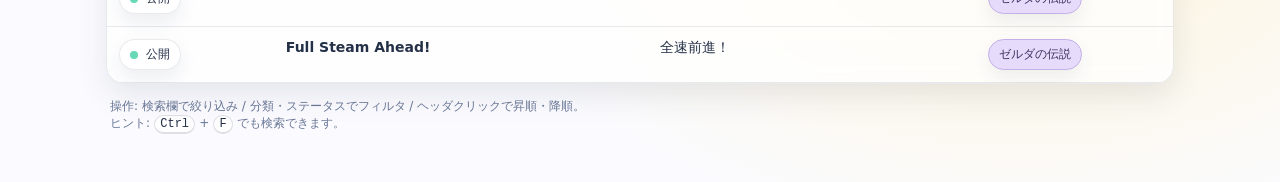
==== commit bbc096b1: "Simplify filter UI and hide stats/sort indicators" ====
--- a/index.html
+++ b/index.html
@@ -61,19 +61,26 @@
       backdrop-filter: blur(10px);
     }
 
-    .calendarCard{margin-bottom:16px}
+    .calendarCard{margin:0 -16px 16px;}
     .calendarHead{
       padding:14px;
       border-bottom:1px solid var(--line);
       background: linear-gradient(90deg, rgba(186,224,255,.18), rgba(200,255,226,.16));
       font-weight:700;
     }
-    .calendarWrap{padding:14px; overflow:auto}
-    .calendar{
+    .calendarWrap{padding:0; overflow:hidden}
+    .calendar{display:flex; flex-direction:column; gap:14px}
+    .calendarMonthHeading{
+      font-size:14px;
+      font-weight:700;
+      color:var(--text);
+      text-align:center;
+      margin-bottom:8px;
+    }
+    .calendarGrid{
       display:grid;
-      grid-template-columns:repeat(7,minmax(130px,1fr));
-      gap:8px;
-      min-width:910px;
+      grid-template-columns:repeat(7,minmax(0,1fr));
+      gap:0;
     }
     .calendarLabel{
       font-size:12px;
@@ -83,27 +90,63 @@
       padding:6px 4px;
     }
     .calendarDay{
-      border:1px solid var(--line);
-      border-radius:12px;
-      padding:8px;
-      min-height:130px;
+      border-left:1px solid var(--line);
+      border-right:1px solid var(--line);
+      border-top:none;
+      border-bottom:none;
+      border-radius:0;
+      padding:6px 5px;
+      min-height:108px;
       background:rgba(255,255,255,.72);
+      overflow:hidden;
     }
     .calendarDay.outside{opacity:.45}
-    .calendarDate{font-size:13px; font-weight:700; margin-bottom:8px}
-    .calendarItems{display:flex; flex-direction:column; gap:6px}
+    .calendarDate{font-size:12px; font-weight:700; margin-bottom:6px}
+    .calendarItems{display:flex; flex-direction:column; gap:4px}
     .calendarItem{
-      padding:6px 8px;
-      border-radius:10px;
-      border:1px solid rgba(36,48,71,.10);
-      background:rgba(122,167,255,.12);
-      font-size:12px;
-      line-height:1.35;
-    }
-    .calendarTime{font-weight:700; margin-bottom:4px}
-    .calendarSongList{margin:0; padding-left:16px}
-    .calendarSongList li{margin:2px 0}
+      --calendar-item-bg: rgba(122,167,255,.12);
+      --calendar-item-border: rgba(36,48,71,.10);
+      padding:4px 5px;
+      border-radius:8px;
+      border:1px solid var(--calendar-item-border);
+      background:var(--calendar-item-bg);
+      font-size:11px;
+      line-height:1.25;
+    }
+    .calendarItem.daySlot{
+      --calendar-item-bg: rgba(251,146,60,.16);
+      --calendar-item-border: rgba(234,88,12,.25);
+    }
+    .calendarItem.nightSlot{
+      --calendar-item-bg: rgba(122,167,255,.12);
+      --calendar-item-border: rgba(36,48,71,.10);
+    }
+    .calendarSlotHead{display:flex; align-items:center; margin-bottom:3px}
+    .calendarIcon{width:12px; height:12px; flex:0 0 auto}
+    .calendarSongList{margin:0; padding-left:0; list-style:none}
+    .calendarSongList li{margin:1px 0; font-size:10px; position:relative; overflow:hidden; white-space:nowrap}
+    .calendarSongList li::after{
+      content:"";
+      position:absolute;
+      top:0;
+      right:0;
+      width:26px;
+      height:100%;
+      background:linear-gradient(90deg, rgba(122,167,255,0), rgba(122,167,255,0) 55%, var(--calendar-item-bg));
+      pointer-events:none;
+    }
     .calendarEmpty{font-size:12px; color:var(--muted)}
+
+    @media (max-width: 700px){
+      .calendarMonthHeading{font-size:13px}
+      .calendarLabel{font-size:11px; padding:6px 2px}
+      .calendarDay{padding:5px 4px; min-height:96px}
+      .calendarDate{font-size:11px; margin-bottom:4px}
+      .calendarItem{padding:3px 4px; font-size:10px}
+      .calendarSongList li{font-size:9px}
+      .calendarSongList{padding-left:0}
+      .calendarSongList li::after{width:18px}
+    }
 
     .controls{
       display:grid;
@@ -138,22 +181,17 @@
     }
 
     .toggle{
-      display:flex; align-items:center; gap:10px;
-      padding:10px 12px;
-      border-radius:14px;
-      border:1px solid rgba(36,48,71,.12);
-      background: rgba(255,255,255,.75);
+      display:flex; align-items:center; gap:8px;
+      padding:0;
+      border:none;
+      background:transparent;
       user-select:none;
       cursor:pointer;
+      white-space:nowrap;
     }
     .toggle input{accent-color: var(--accent); transform: translateY(1px);}
 
-    .stats{
-      display:flex; align-items:center; justify-content:flex-end; gap:10px;
-      padding:0 14px 12px;
-      color:var(--muted);
-      font-size:13px;
-    }
+    .stats{display:none}
 
     .chip{
       display:inline-flex; align-items:center; gap:8px;
@@ -205,6 +243,29 @@
       vertical-align:top;
     }
     tbody tr:hover{background:rgba(122,167,255,.08)}
+
+
+    .mobileList{display:none}
+    .mobileRecordCard{
+      padding:12px;
+      margin:0 14px 10px;
+      border:1px solid var(--line);
+      border-radius:12px;
+      background:rgba(255,255,255,.8);
+      box-shadow: 0 8px 20px rgba(36,48,71,.08);
+    }
+    .mobileCardRow{display:flex; align-items:center; justify-content:space-between; gap:10px}
+    .mobileTitleGroup{min-width:0; flex:1 1 auto}
+    .mobileMetaRow{display:flex; align-items:center; justify-content:flex-end; gap:6px; flex:0 0 auto}
+    .mobileMetaRow .badge{box-shadow:none}
+    .mobileMetaRow .chip{max-width:100%}
+    .mobileTitleMuted{font-size:10px; color:var(--muted); line-height:1.2; white-space:nowrap; overflow:hidden; text-overflow:ellipsis}
+    .mobileJpMain{font-size:14px; font-weight:700; line-height:1.25; white-space:nowrap; overflow:hidden; text-overflow:ellipsis}
+
+    @media (max-width: 700px){
+      .tableWrap{display:none}
+      .mobileList{display:block}
+    }
 
     .col-title{font-weight:700}
     .muted{color:var(--muted)}
@@ -299,6 +360,7 @@
           <tbody id="tbody"></tbody>
         </table>
       </div>
+      <div class="mobileList" id="mobileList"></div>
     </section>
 
     <footer>
@@ -338,6 +400,7 @@
       onlyPublic: document.getElementById("onlyPublic"),
       tbody: document.getElementById("tbody"),
       stats: document.getElementById("stats"),
+      mobileList: document.getElementById("mobileList"),
       calendar: document.getElementById("calendar"),
       ths: Array.from(document.querySelectorAll("thead th[data-key]")),
     };
@@ -364,56 +427,99 @@
       }
 
       const dates = [...groupedByDate.keys()].sort((a,b)=>a.localeCompare(b));
-      const firstDate = new Date(`${dates[0]}T00:00:00`);
-      const lastDate = new Date(`${dates[dates.length - 1]}T00:00:00`);
-      const startDate = new Date(firstDate);
-      startDate.setDate(firstDate.getDate() - firstDate.getDay());
-      const endDate = new Date(lastDate);
-      endDate.setDate(lastDate.getDate() + (6 - lastDate.getDay()));
-
-      const parts = weekLabels.map(label => `<div class="calendarLabel">${label}</div>`);
-      const current = new Date(startDate);
-      while (current <= endDate){
-        const y = current.getFullYear();
-        const m = String(current.getMonth() + 1).padStart(2, "0");
-        const d = String(current.getDate()).padStart(2, "0");
-        const iso = `${y}-${m}-${d}`;
-        const entries = groupedByDate.get(iso) || [];
-        const outside = iso < dates[0] || iso > dates[dates.length - 1];
-
-        parts.push(`
-          <div class="calendarDay ${outside ? "outside" : ""}">
-            <div class="calendarDate">${m}/${d}</div>
-            <div class="calendarItems">
-              ${entries.length
-                ? (() => {
-                    const groupedByTime = new Map();
-                    for (const entry of entries){
-                      const timeKey = (entry.time || "-").trim() || "-";
-                      if (!groupedByTime.has(timeKey)) groupedByTime.set(timeKey, []);
-                      groupedByTime.get(timeKey).push(entry);
-                    }
-                    return [...groupedByTime.entries()]
-                      .sort((a,b)=>a[0].localeCompare(b[0], "ja"))
-                      .map(([time, slotEntries]) => {
-                        const songsHtml = slotEntries.map(entry => {
-                          const song = songMap.get(Number(entry.record_id));
-                          const title = song ? (song.jp || song.title || `ID:${entry.record_id}`) : `ID:${entry.record_id}`;
-                          return `<li>${escapeHtml(title)}</li>`;
-                        }).join("");
-                        return `<div class="calendarItem"><div class="calendarTime">${escapeHtml(time)}</div><ul class="calendarSongList">${songsHtml}</ul></div>`;
-                      })
-                      .join("");
-                  })()
-                : `<div class="calendarEmpty">-</div>`}
+      const monthKeys = [...new Set(dates.map(date => date.slice(0, 7)))];
+      const monthParts = [];
+
+      for (const monthKey of monthKeys){
+        const [yearText, monthText] = monthKey.split("-");
+        const year = Number(yearText);
+        const month = Number(monthText);
+        const monthStart = new Date(year, month - 1, 1);
+        const monthEnd = new Date(year, month, 0);
+
+        const startDate = new Date(monthStart);
+        startDate.setDate(monthStart.getDate() - monthStart.getDay());
+        const endDate = new Date(monthEnd);
+        endDate.setDate(monthEnd.getDate() + (6 - monthEnd.getDay()));
+
+        const gridParts = weekLabels.map(label => `<div class="calendarLabel">${label}</div>`);
+        const current = new Date(startDate);
+        while (current <= endDate){
+          const y = current.getFullYear();
+          const m = String(current.getMonth() + 1).padStart(2, "0");
+          const d = String(current.getDate()).padStart(2, "0");
+          const iso = `${y}-${m}-${d}`;
+          const entries = groupedByDate.get(iso) || [];
+          const outside = current.getMonth() !== (month - 1);
+
+          gridParts.push(`
+            <div class="calendarDay ${outside ? "outside" : ""}">
+              <div class="calendarDate">${current.getDate()}</div>
+              <div class="calendarItems">
+                ${entries.length
+                  ? (() => {
+                      const groupedByTime = new Map();
+                      for (const entry of entries){
+                        const timeKey = (entry.time || "-").trim() || "-";
+                        if (!groupedByTime.has(timeKey)) groupedByTime.set(timeKey, []);
+                        groupedByTime.get(timeKey).push(entry);
+                      }
+                      return [...groupedByTime.entries()]
+                        .sort((a,b)=>a[0].localeCompare(b[0], "ja"))
+                        .map(([time, slotEntries]) => {
+                          const songsHtml = slotEntries.map(entry => {
+                            const song = songMap.get(Number(entry.record_id));
+                            const title = song ? (song.jp || song.title || `ID:${entry.record_id}`) : `ID:${entry.record_id}`;
+                            return `<li>${escapeHtml(title)}</li>`;
+                          }).join("");
+                          const iconPath = iconPathForTime(time);
+                          const slotClass = slotThemeClass(time);
+                          const icon = iconPath ? `<div class="calendarSlotHead"><img class="calendarIcon" src="${iconPath}" alt="" aria-hidden="true"></div>` : "";
+                          return `<div class="calendarItem ${slotClass}">${icon}<ul class="calendarSongList">${songsHtml}</ul></div>`;
+                        })
+                        .join("");
+                    })()
+                  : `<div class="calendarEmpty">-</div>`}
+              </div>
             </div>
-          </div>
+          `);
+
+          current.setDate(current.getDate() + 1);
+        }
+
+        monthParts.push(`
+          <section class="calendarMonth">
+            <div class="calendarMonthHeading">${year}年${month}月</div>
+            <div class="calendarGrid">${gridParts.join("")}</div>
+          </section>
         `);
-
-        current.setDate(current.getDate() + 1);
-      }
-
-      els.calendar.innerHTML = parts.join("");
+      }
+
+      els.calendar.innerHTML = monthParts.join("");
+    }
+
+    function getStartHour(timeText){
+      const start = (timeText || "").split("-")[0]?.trim() || "";
+      const [hour] = start.split(":");
+      const n = Number(hour);
+      return Number.isFinite(n) ? n : null;
+    }
+
+    function iconPathForTime(timeText){
+      const hour = getStartHour(timeText);
+      if (hour === null) return "";
+      if (hour >= 6 && hour < 16) return "./icon-sunrise-slot.svg";
+      if (hour >= 16 && hour < 30) return "./icon-night-slot.svg";
+      return "";
+    }
+
+
+    function slotThemeClass(timeText){
+      const hour = getStartHour(timeText);
+      if (hour === null) return "nightSlot";
+      if (hour >= 6 && hour < 16) return "daySlot";
+      if (hour >= 16 && hour < 30) return "nightSlot";
+      return "nightSlot";
     }
 
     function buildCategoryOptions(){
@@ -515,18 +621,32 @@
           }</td>
         </tr>
       `).join("");
+
+      els.mobileList.innerHTML = rows.map(s => {
+        const categoryHtml = s.category
+          ? (() => {
+              const p = pastelForCategory(s.category);
+              return `<span class="chip" style="background:${p.bg};border-color:${p.border};color:${p.text}">${escapeHtml(s.category)}</span>`;
+            })()
+          : `<span class="muted">-</span>`;
+
+        return `<article class="mobileRecordCard">
+          <div class="mobileCardRow">
+            <div class="mobileTitleGroup">
+              <div class="mobileTitleMuted">${escapeHtml(s.title || "-")}</div>
+              <div class="mobileJpMain">${escapeHtml(s.jp || "-")}</div>
+            </div>
+            <div class="mobileMetaRow">
+              ${categoryHtml}
+              ${statusBadge(s.status)}
+            </div>
+          </div>
+        </article>`;
+      }).join("");
     }
 
     function renderStats(visible){
-      const total = songs.length;
-      els.stats.innerHTML = `
-        <span class="chip" title="表示件数 / 全件数">
-          <span class="dot ok"></span> ${visible} / ${total} 件
-        </span>
-        <span class="chip" title="並び替え">
-          Sort: ${escapeHtml(sortKey)} (${escapeHtml(sortDir)})
-        </span>
-      `;
+      els.stats.innerHTML = "";
     }
 
     function renderSortIndicators(){
@@ -534,7 +654,7 @@
         const key = th.dataset.key;
         const el = document.getElementById(`sort-${key}`);
         if (!el) continue;
-        el.textContent = (key === sortKey) ? (sortDir === "asc" ? "↑" : "↓") : "";
+        el.textContent = "";
       }
     }
 
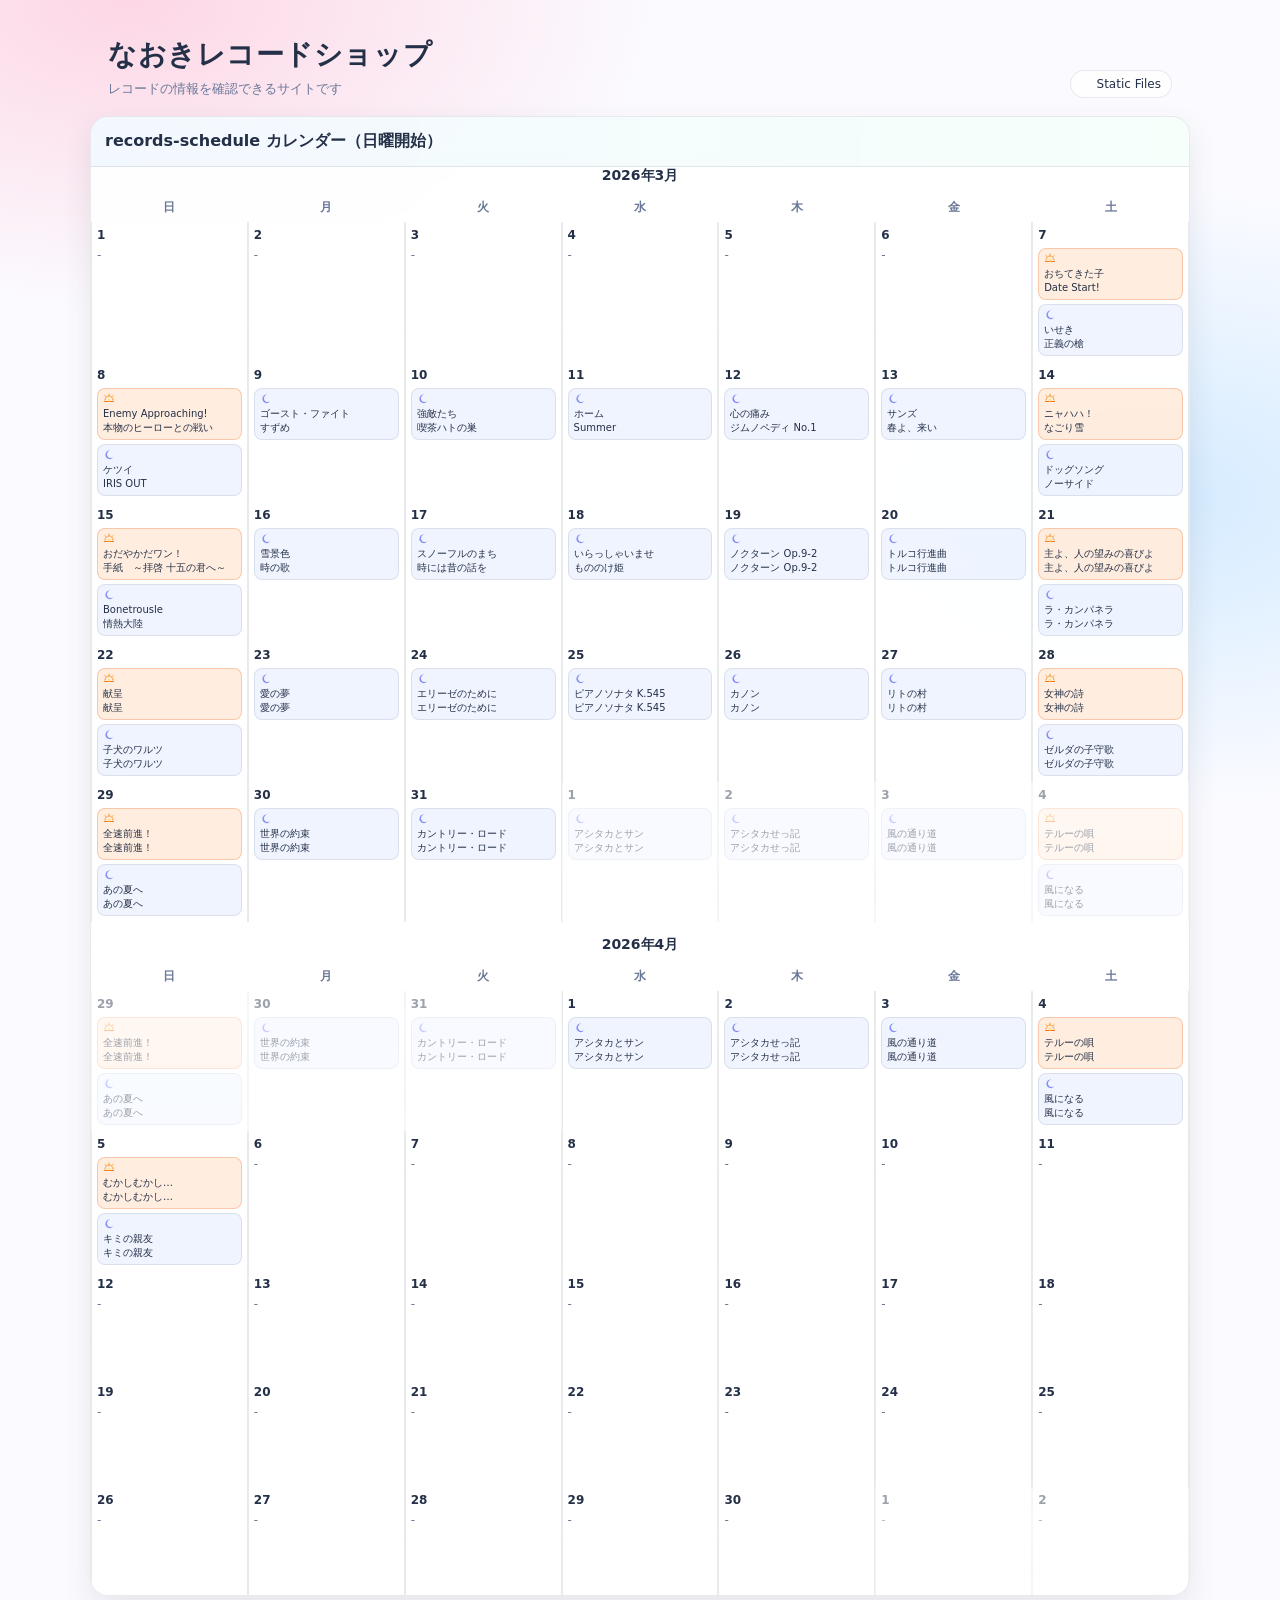
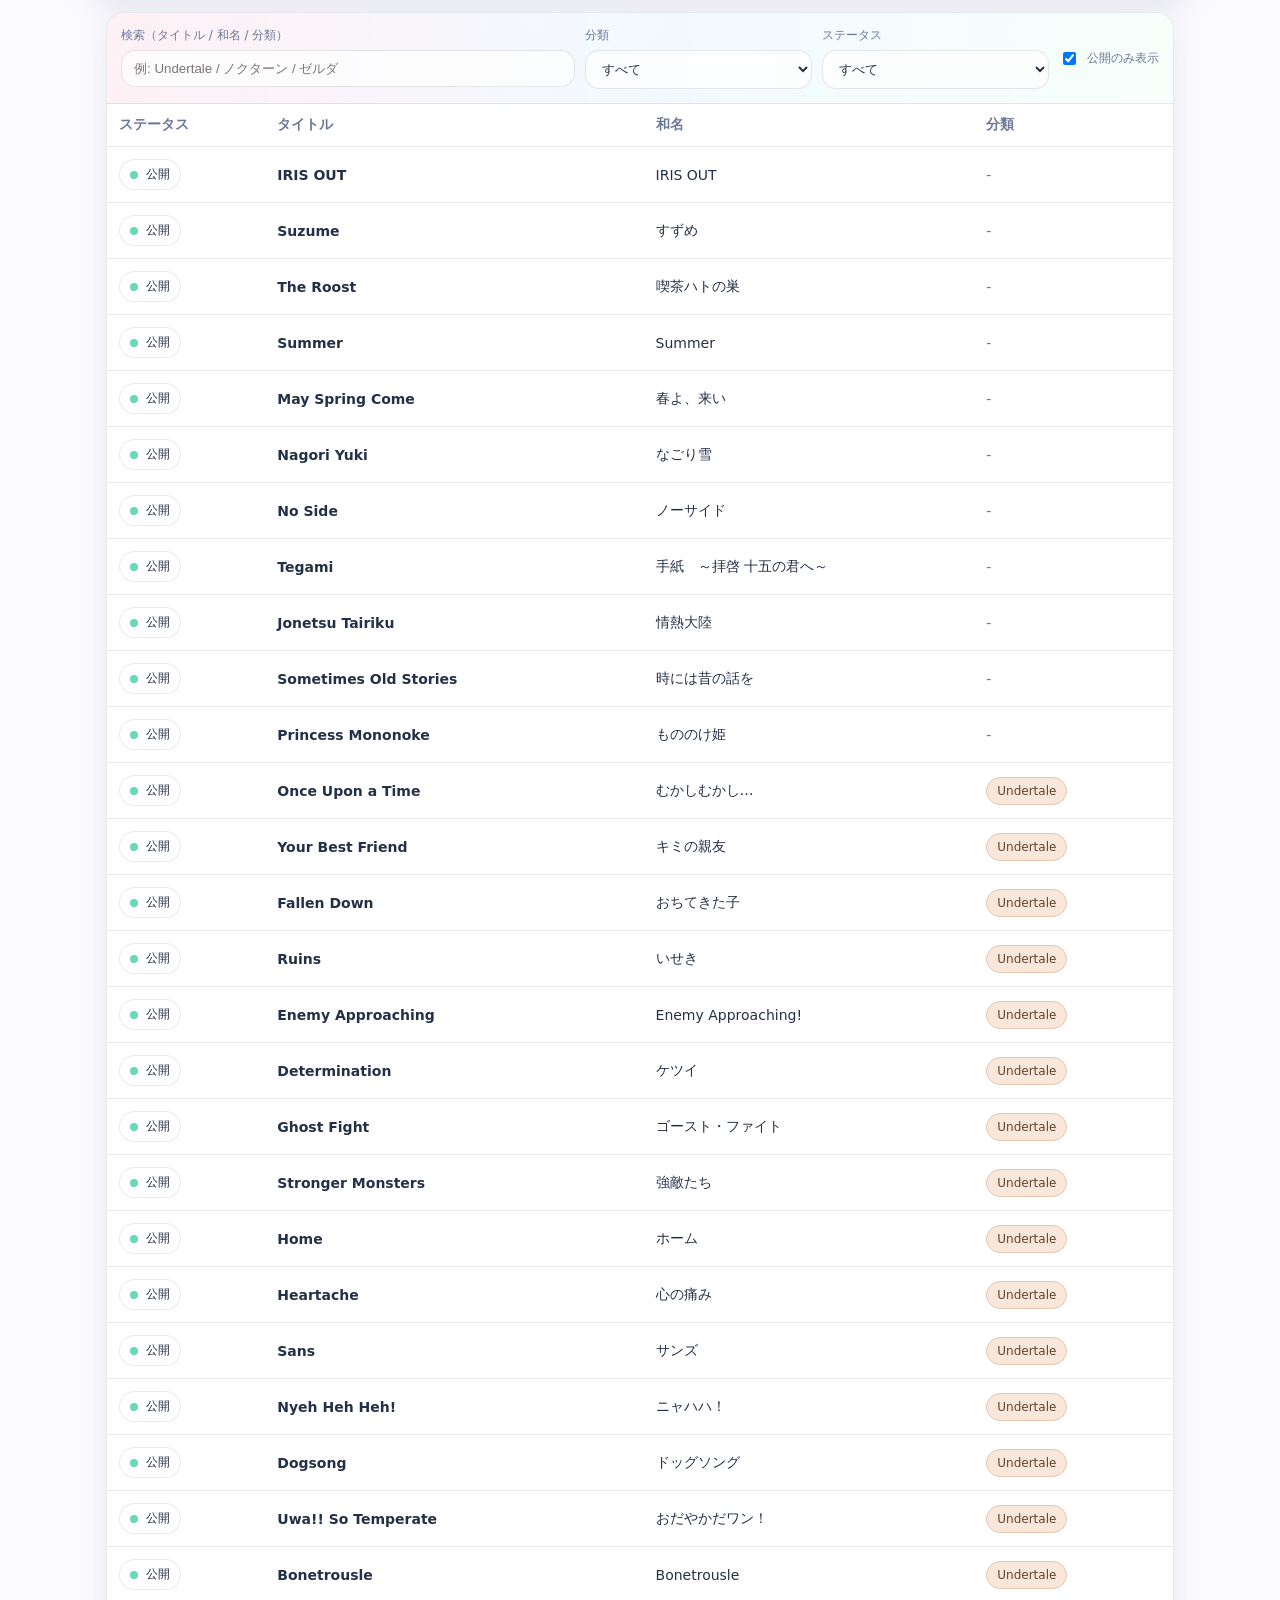
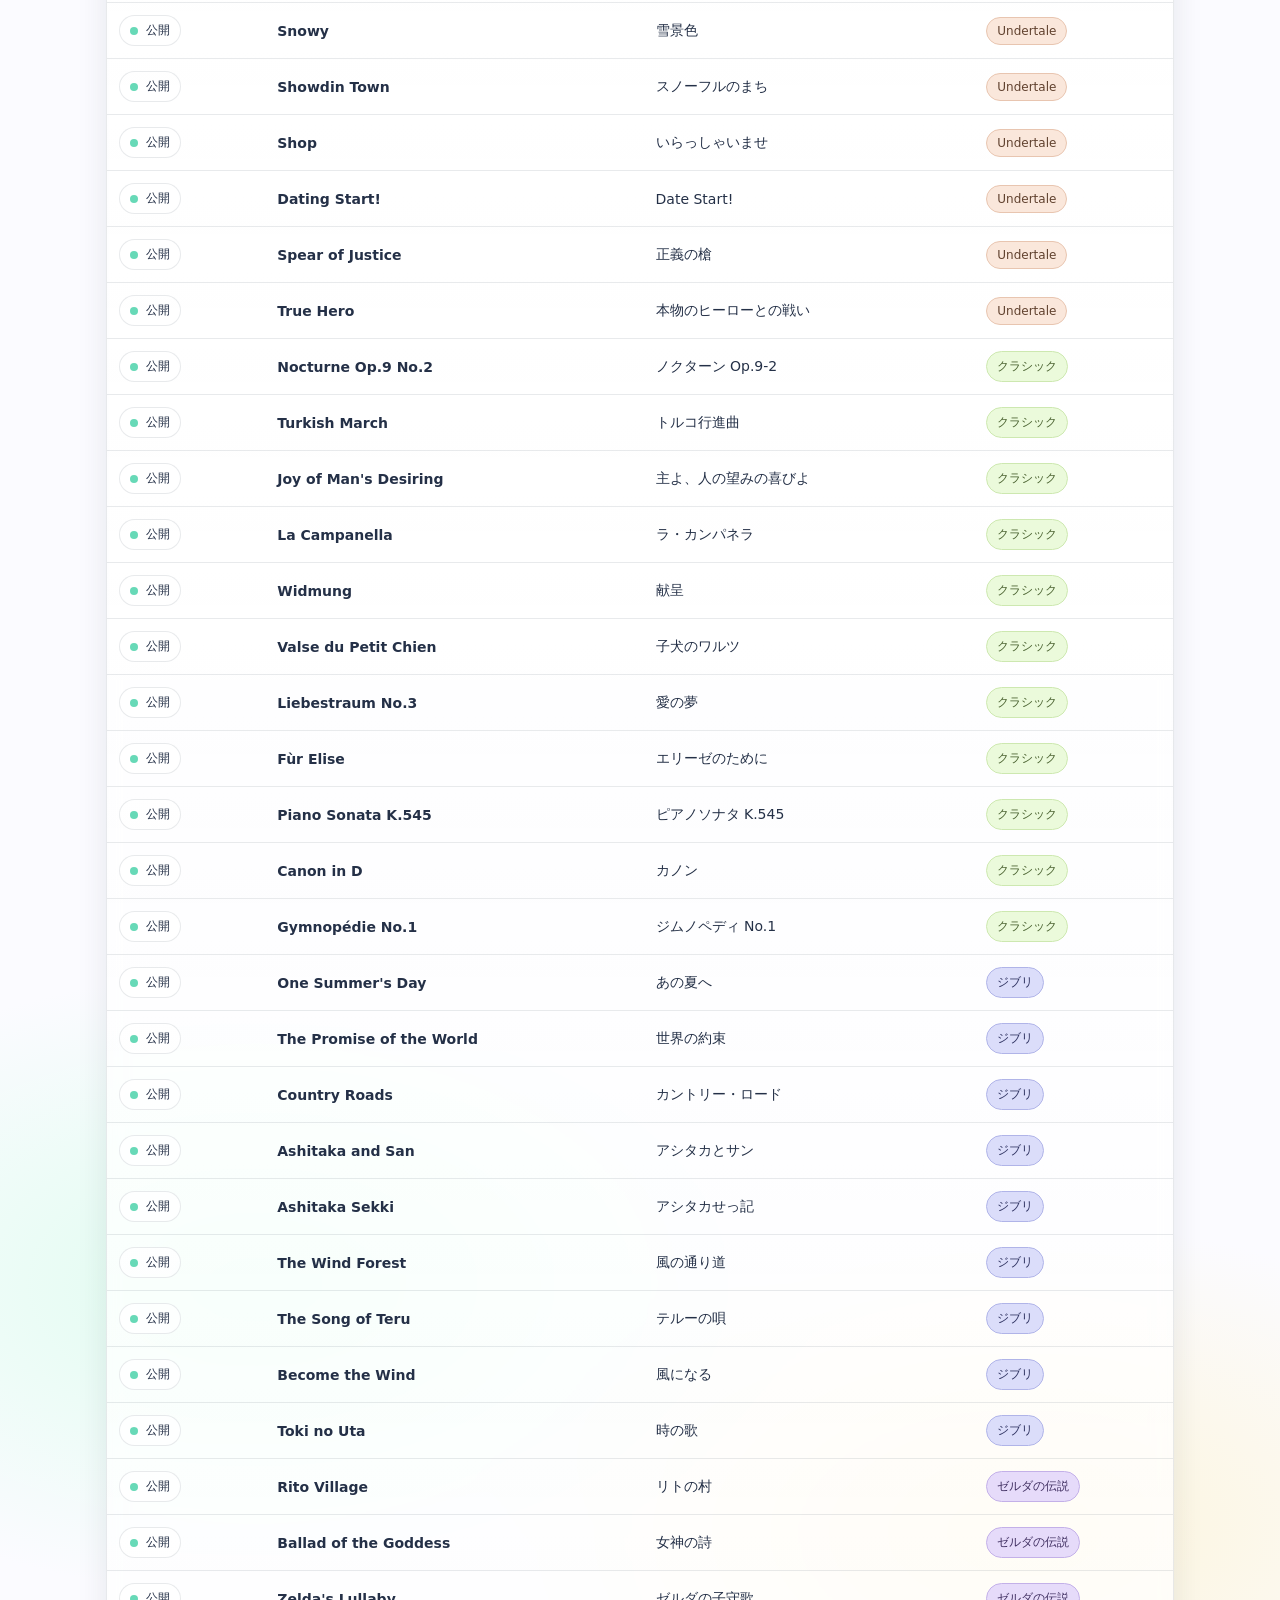
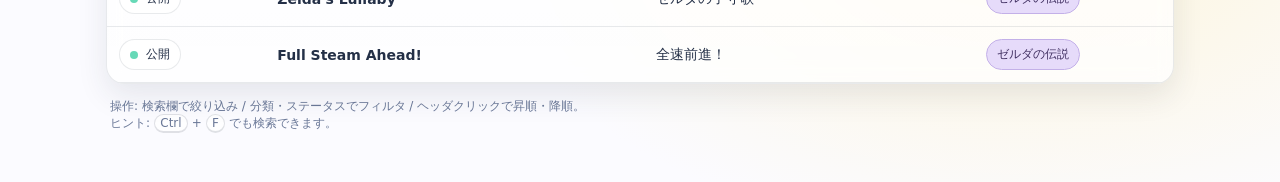
==== commit 34760230: "Show slot label date without zero padding" ====
--- a/index.html
+++ b/index.html
@@ -5,302 +5,9 @@
   <meta name="viewport" content="width=device-width,initial-scale=1" />
   <meta name="description" content="ハートピア 曲リスト（公開）" />
   <title>なおきレコードショップ</title>
-
-  <style>
-    :root{
-      /* Pastel theme */
-      --bg:#fbfbff;
-      --card:#ffffffcc;
-      --text:#243047;
-      --muted:#6a7898;
-      --line: rgba(36,48,71,.10);
-
-      --accent:#7aa7ff;
-
-      --ok:#67d9b7;
-      --warn:#ffd27a;
-      --bad:#ff8fb0;
-
-      --chip: rgba(36,48,71,.06);
-
-      --shadow: 0 12px 30px rgba(36,48,71,.10);
-      --radius: 18px;
-      --radius2: 14px;
-
-      --mono: ui-monospace, SFMono-Regular, Menlo, Monaco, Consolas, "Liberation Mono", monospace;
-      --sans: ui-sans-serif, system-ui, -apple-system, "Segoe UI", Roboto, "Noto Sans JP", "Hiragino Sans", "Hiragino Kaku Gothic ProN", Meiryo, Arial, sans-serif;
-    }
-    *{box-sizing:border-box}
-    body{
-      margin:0;
-      font-family:var(--sans);
-      color:var(--text);
-      background:
-        radial-gradient(900px 520px at 10% 0%, rgba(255, 184, 208,.55), transparent 60%),
-        radial-gradient(900px 520px at 90% 10%, rgba(186, 224, 255,.60), transparent 60%),
-        radial-gradient(900px 520px at 20% 90%, rgba(200, 255, 226,.55), transparent 60%),
-        radial-gradient(900px 520px at 80% 95%, rgba(255, 240, 188,.55), transparent 60%),
-        var(--bg);
-    }
-    a{color:inherit}
-    .wrap{max-width:1100px; margin:0 auto; padding:28px 16px 50px;}
-    header{
-      display:flex; gap:14px; align-items:flex-end; justify-content:space-between;
-      padding:8px 2px 18px;
-    }
-    .title{display:flex; flex-direction:column; gap:6px;}
-    h1{margin:0; font-size:28px; letter-spacing:.02em}
-    .sub{color:var(--muted); font-size:13px}
-
-    .card{
-      background: linear-gradient(180deg, rgba(255,255,255,.92), rgba(255,255,255,.75));
-      border:1px solid var(--line);
-      border-radius:var(--radius);
-      box-shadow:var(--shadow);
-      overflow:hidden;
-      backdrop-filter: blur(10px);
-    }
-
-    .calendarCard{margin:0 -16px 16px;}
-    .calendarHead{
-      padding:14px;
-      border-bottom:1px solid var(--line);
-      background: linear-gradient(90deg, rgba(186,224,255,.18), rgba(200,255,226,.16));
-      font-weight:700;
-    }
-    .calendarWrap{padding:0; overflow:hidden}
-    .calendar{display:flex; flex-direction:column; gap:14px}
-    .calendarMonthHeading{
-      font-size:14px;
-      font-weight:700;
-      color:var(--text);
-      text-align:center;
-      margin-bottom:8px;
-    }
-    .calendarGrid{
-      display:grid;
-      grid-template-columns:repeat(7,minmax(0,1fr));
-      gap:0;
-    }
-    .calendarLabel{
-      font-size:12px;
-      color:var(--muted);
-      font-weight:700;
-      text-align:center;
-      padding:6px 4px;
-    }
-    .calendarDay{
-      border-left:1px solid var(--line);
-      border-right:1px solid var(--line);
-      border-top:none;
-      border-bottom:none;
-      border-radius:0;
-      padding:6px 5px;
-      min-height:108px;
-      background:rgba(255,255,255,.72);
-      overflow:hidden;
-    }
-    .calendarDay.outside{opacity:.45}
-    .calendarDate{font-size:12px; font-weight:700; margin-bottom:6px}
-    .calendarItems{display:flex; flex-direction:column; gap:4px}
-    .calendarItem{
-      --calendar-item-bg: rgba(122,167,255,.12);
-      --calendar-item-border: rgba(36,48,71,.10);
-      padding:4px 5px;
-      border-radius:8px;
-      border:1px solid var(--calendar-item-border);
-      background:var(--calendar-item-bg);
-      font-size:11px;
-      line-height:1.25;
-    }
-    .calendarItem.daySlot{
-      --calendar-item-bg: rgba(251,146,60,.16);
-      --calendar-item-border: rgba(234,88,12,.25);
-    }
-    .calendarItem.nightSlot{
-      --calendar-item-bg: rgba(122,167,255,.12);
-      --calendar-item-border: rgba(36,48,71,.10);
-    }
-    .calendarSlotHead{display:flex; align-items:center; margin-bottom:3px}
-    .calendarIcon{width:12px; height:12px; flex:0 0 auto}
-    .calendarSongList{margin:0; padding-left:0; list-style:none}
-    .calendarSongList li{margin:1px 0; font-size:10px; position:relative; overflow:hidden; white-space:nowrap}
-    .calendarSongList li::after{
-      content:"";
-      position:absolute;
-      top:0;
-      right:0;
-      width:26px;
-      height:100%;
-      background:linear-gradient(90deg, rgba(122,167,255,0), rgba(122,167,255,0) 55%, var(--calendar-item-bg));
-      pointer-events:none;
-    }
-    .calendarEmpty{font-size:12px; color:var(--muted)}
-
-    @media (max-width: 700px){
-      .calendarMonthHeading{font-size:13px}
-      .calendarLabel{font-size:11px; padding:6px 2px}
-      .calendarDay{padding:5px 4px; min-height:96px}
-      .calendarDate{font-size:11px; margin-bottom:4px}
-      .calendarItem{padding:3px 4px; font-size:10px}
-      .calendarSongList li{font-size:9px}
-      .calendarSongList{padding-left:0}
-      .calendarSongList li::after{width:18px}
-    }
-
-    .controls{
-      display:grid;
-      grid-template-columns: 1.4fr .7fr .7fr auto;
-      gap:10px;
-      padding:14px;
-      border-bottom:1px solid var(--line);
-      background: linear-gradient(90deg, rgba(255,184,208,.20), rgba(186,224,255,.18), rgba(200,255,226,.16));
-    }
-    @media (max-width: 860px){ .controls{grid-template-columns: 1fr 1fr;} }
-    @media (max-width: 520px){
-      .controls{grid-template-columns: 1fr;}
-      header{flex-direction:column; align-items:flex-start}
-    }
-
-    .field{display:flex; flex-direction:column; gap:6px;}
-    label{font-size:12px; color:var(--muted)}
-
-    input[type="search"], select{
-      width:100%;
-      padding:10px 12px;
-      border-radius:14px;
-      border:1px solid rgba(36,48,71,.12);
-      background: rgba(255,255,255,.75);
-      color:var(--text);
-      outline:none;
-    }
-    input[type="search"]::placeholder{color:rgba(106,120,152,.75)}
-    input[type="search"]:focus, select:focus{
-      border-color: rgba(122,167,255,.55);
-      box-shadow: 0 0 0 4px rgba(122,167,255,.18);
-    }
-
-    .toggle{
-      display:flex; align-items:center; gap:8px;
-      padding:0;
-      border:none;
-      background:transparent;
-      user-select:none;
-      cursor:pointer;
-      white-space:nowrap;
-    }
-    .toggle input{accent-color: var(--accent); transform: translateY(1px);}
-
-    .stats{display:none}
-
-    .chip{
-      display:inline-flex; align-items:center; gap:8px;
-      padding:6px 10px;
-      border-radius:999px;
-      background:rgba(255,255,255,.7);
-      border:1px solid rgba(36,48,71,.10);
-      color:var(--text);
-      font-size:12px;
-      white-space:nowrap;
-      box-shadow: 0 8px 18px rgba(36,48,71,.08);
-    }
-
-    .dot{width:8px;height:8px;border-radius:50%;}
-    .dot.ok{background:var(--ok)}
-    .dot.warn{background:var(--warn)}
-    .dot.bad{background:var(--bad)}
-
-    .tableWrap{overflow:auto;}
-    table{
-      width:100%;
-      border-collapse:separate;
-      border-spacing:0;
-      min-width:820px;
-      font-size:14px;
-    }
-    thead th{
-      position:sticky; top:0;
-      background: rgba(255,255,255,.92);
-      backdrop-filter: blur(12px);
-      border-bottom:1px solid var(--line);
-      text-align:left;
-      padding:12px 12px;
-      color:var(--muted);
-      font-weight:700;
-      cursor:pointer;
-      user-select:none;
-      white-space:nowrap;
-    }
-    thead th .sort{
-      font-family:var(--mono);
-      font-size:12px;
-      opacity:.9;
-      margin-left:6px;
-    }
-    tbody td{
-      padding:12px 12px;
-      border-bottom:1px solid var(--line);
-      vertical-align:top;
-    }
-    tbody tr:hover{background:rgba(122,167,255,.08)}
-
-
-    .mobileList{display:none}
-    .mobileRecordCard{
-      padding:12px;
-      margin:0 14px 10px;
-      border:1px solid var(--line);
-      border-radius:12px;
-      background:rgba(255,255,255,.8);
-      box-shadow: 0 8px 20px rgba(36,48,71,.08);
-    }
-    .mobileCardRow{display:flex; align-items:center; justify-content:space-between; gap:10px}
-    .mobileTitleGroup{min-width:0; flex:1 1 auto}
-    .mobileMetaRow{display:flex; align-items:center; justify-content:flex-end; gap:6px; flex:0 0 auto}
-    .mobileMetaRow .badge{box-shadow:none}
-    .mobileMetaRow .chip{max-width:100%}
-    .mobileTitleMuted{font-size:10px; color:var(--muted); line-height:1.2; white-space:nowrap; overflow:hidden; text-overflow:ellipsis}
-    .mobileJpMain{font-size:14px; font-weight:700; line-height:1.25; white-space:nowrap; overflow:hidden; text-overflow:ellipsis}
-
-    @media (max-width: 700px){
-      .tableWrap{display:none}
-      .mobileList{display:block}
-    }
-
-    .col-title{font-weight:700}
-    .muted{color:var(--muted)}
-
-    .badge{
-      display:inline-flex; align-items:center; gap:8px;
-      padding:6px 10px;
-      border-radius:999px;
-      border:1px solid rgba(36,48,71,.10);
-      background: rgba(255,255,255,.70);
-      font-size:12px;
-      box-shadow: 0 8px 18px rgba(36,48,71,.08);
-    }
-    .status-public .dot{background:var(--ok)}
-    .status-private .dot{background:var(--bad)}
-    .status-wip .dot{background:var(--warn)}
-
-    footer{
-      margin-top:14px;
-      color:var(--muted);
-      font-size:12px;
-      padding:0 4px;
-    }
-    .kbd{
-      font-family:var(--mono);
-      padding:.12em .45em;
-      border:1px solid rgba(36,48,71,.14);
-      border-bottom-width:2px;
-      border-radius:10px;
-      background:rgba(255,255,255,.70);
-      color:var(--text);
-    }
-  </style>
+  <link rel="stylesheet" href="./styles/common.css" />
+  <link rel="stylesheet" href="./styles/index.css" />
 </head>
-
 <body>
   <div class="wrap">
     <header>
@@ -315,9 +22,7 @@
 
     <section class="card calendarCard" aria-label="演奏スケジュール">
       <div class="calendarHead">records-schedule カレンダー（日曜開始）</div>
-      <div class="calendarWrap">
-        <div class="calendar" id="calendar"></div>
-      </div>
+      <div class="calendarWrap"><div class="calendar" id="calendar"></div></div>
     </section>
 
     <section class="card" aria-label="曲リスト">
@@ -328,35 +33,25 @@
         </div>
         <div class="field">
           <label for="category">分類</label>
-          <select id="category">
-            <option value="">すべて</option>
-          </select>
+          <select id="category"><option value="">すべて</option></select>
         </div>
         <div class="field">
           <label for="status">ステータス</label>
           <select id="status">
-            <option value="">すべて</option>
-            <option value="公開">公開</option>
-            <option value="非公開">非公開</option>
-            <option value="準備中">準備中</option>
+            <option value="">すべて</option><option value="公開">公開</option><option value="非公開">非公開</option><option value="準備中">準備中</option>
           </select>
         </div>
-        <label class="toggle" title="公開だけに絞り込み">
-          <input id="onlyPublic" type="checkbox" checked />
-          公開のみ表示
-        </label>
+        <label class="toggle" title="公開だけに絞り込み"><input id="onlyPublic" type="checkbox" checked />公開のみ表示</label>
       </div>
       <div class="stats" id="stats"></div>
       <div class="tableWrap">
         <table>
-          <thead>
-            <tr>
-              <th data-key="status">ステータス<span class="sort" id="sort-status"></span></th>
-              <th data-key="title">タイトル<span class="sort" id="sort-title"></span></th>
-              <th data-key="jp">和名<span class="sort" id="sort-jp"></span></th>
-              <th data-key="category">分類<span class="sort" id="sort-category"></span></th>
-            </tr>
-          </thead>
+          <thead><tr>
+            <th data-key="status">ステータス<span class="sort" id="sort-status"></span></th>
+            <th data-key="title">タイトル<span class="sort" id="sort-title"></span></th>
+            <th data-key="jp">和名<span class="sort" id="sort-jp"></span></th>
+            <th data-key="category">分類<span class="sort" id="sort-category"></span></th>
+          </tr></thead>
           <tbody id="tbody"></tbody>
         </table>
       </div>
@@ -369,324 +64,7 @@
     </footer>
   </div>
 
-  <script>
-    // ===== データ読み込み =====
-    let songs = [];
-    let scheduleItems = [];
-
-    async function loadSongs() {
-      const response = await fetch("./records.json");
-      if (!response.ok) {
-        throw new Error(`曲データの読み込みに失敗しました: ${response.status}`);
-      }
-      const data = await response.json();
-      return Array.isArray(data) ? data : [];
-    }
-
-    async function loadSchedule() {
-      const response = await fetch("./records-schedule.json");
-      if (!response.ok) {
-        throw new Error(`スケジュールデータの読み込みに失敗しました: ${response.status}`);
-      }
-      const data = await response.json();
-      return Array.isArray(data) ? data : [];
-    }
-
-    // ===== UIロジック =====
-    const els = {
-      q: document.getElementById("q"),
-      category: document.getElementById("category"),
-      status: document.getElementById("status"),
-      onlyPublic: document.getElementById("onlyPublic"),
-      tbody: document.getElementById("tbody"),
-      stats: document.getElementById("stats"),
-      mobileList: document.getElementById("mobileList"),
-      calendar: document.getElementById("calendar"),
-      ths: Array.from(document.querySelectorAll("thead th[data-key]")),
-    };
-
-    const weekLabels = ["日", "月", "火", "水", "木", "金", "土"];
-
-    function renderCalendar(){
-      if (!scheduleItems.length){
-        els.calendar.innerHTML = `<div class="calendarEmpty">スケジュールがありません。</div>`;
-        return;
-      }
-
-      const songMap = new Map(songs.map(s => [Number(s.no), s]));
-      const groupedByDate = new Map();
-      for (const item of scheduleItems){
-        const date = (item.date || "").trim();
-        if (!date) continue;
-        if (!groupedByDate.has(date)) groupedByDate.set(date, []);
-        groupedByDate.get(date).push(item);
-      }
-
-      for (const entries of groupedByDate.values()){
-        entries.sort((a,b)=> (a.time || "").localeCompare((b.time || ""), "ja"));
-      }
-
-      const dates = [...groupedByDate.keys()].sort((a,b)=>a.localeCompare(b));
-      const monthKeys = [...new Set(dates.map(date => date.slice(0, 7)))];
-      const monthParts = [];
-
-      for (const monthKey of monthKeys){
-        const [yearText, monthText] = monthKey.split("-");
-        const year = Number(yearText);
-        const month = Number(monthText);
-        const monthStart = new Date(year, month - 1, 1);
-        const monthEnd = new Date(year, month, 0);
-
-        const startDate = new Date(monthStart);
-        startDate.setDate(monthStart.getDate() - monthStart.getDay());
-        const endDate = new Date(monthEnd);
-        endDate.setDate(monthEnd.getDate() + (6 - monthEnd.getDay()));
-
-        const gridParts = weekLabels.map(label => `<div class="calendarLabel">${label}</div>`);
-        const current = new Date(startDate);
-        while (current <= endDate){
-          const y = current.getFullYear();
-          const m = String(current.getMonth() + 1).padStart(2, "0");
-          const d = String(current.getDate()).padStart(2, "0");
-          const iso = `${y}-${m}-${d}`;
-          const entries = groupedByDate.get(iso) || [];
-          const outside = current.getMonth() !== (month - 1);
-
-          gridParts.push(`
-            <div class="calendarDay ${outside ? "outside" : ""}">
-              <div class="calendarDate">${current.getDate()}</div>
-              <div class="calendarItems">
-                ${entries.length
-                  ? (() => {
-                      const groupedByTime = new Map();
-                      for (const entry of entries){
-                        const timeKey = (entry.time || "-").trim() || "-";
-                        if (!groupedByTime.has(timeKey)) groupedByTime.set(timeKey, []);
-                        groupedByTime.get(timeKey).push(entry);
-                      }
-                      return [...groupedByTime.entries()]
-                        .sort((a,b)=>a[0].localeCompare(b[0], "ja"))
-                        .map(([time, slotEntries]) => {
-                          const songsHtml = slotEntries.map(entry => {
-                            const song = songMap.get(Number(entry.record_id));
-                            const title = song ? (song.jp || song.title || `ID:${entry.record_id}`) : `ID:${entry.record_id}`;
-                            return `<li>${escapeHtml(title)}</li>`;
-                          }).join("");
-                          const iconPath = iconPathForTime(time);
-                          const slotClass = slotThemeClass(time);
-                          const icon = iconPath ? `<div class="calendarSlotHead"><img class="calendarIcon" src="${iconPath}" alt="" aria-hidden="true"></div>` : "";
-                          return `<div class="calendarItem ${slotClass}">${icon}<ul class="calendarSongList">${songsHtml}</ul></div>`;
-                        })
-                        .join("");
-                    })()
-                  : `<div class="calendarEmpty">-</div>`}
-              </div>
-            </div>
-          `);
-
-          current.setDate(current.getDate() + 1);
-        }
-
-        monthParts.push(`
-          <section class="calendarMonth">
-            <div class="calendarMonthHeading">${year}年${month}月</div>
-            <div class="calendarGrid">${gridParts.join("")}</div>
-          </section>
-        `);
-      }
-
-      els.calendar.innerHTML = monthParts.join("");
-    }
-
-    function getStartHour(timeText){
-      const start = (timeText || "").split("-")[0]?.trim() || "";
-      const [hour] = start.split(":");
-      const n = Number(hour);
-      return Number.isFinite(n) ? n : null;
-    }
-
-    function iconPathForTime(timeText){
-      const hour = getStartHour(timeText);
-      if (hour === null) return "";
-      if (hour >= 6 && hour < 16) return "./icon-sunrise-slot.svg";
-      if (hour >= 16 && hour < 30) return "./icon-night-slot.svg";
-      return "";
-    }
-
-
-    function slotThemeClass(timeText){
-      const hour = getStartHour(timeText);
-      if (hour === null) return "nightSlot";
-      if (hour >= 6 && hour < 16) return "daySlot";
-      if (hour >= 16 && hour < 30) return "nightSlot";
-      return "nightSlot";
-    }
-
-    function buildCategoryOptions(){
-      const categories = [...new Set(songs.map(s => (s.category || "").trim()).filter(Boolean))]
-        .sort((a,b)=>a.localeCompare(b,"ja"));
-      for (const c of categories){
-        const opt = document.createElement("option");
-        opt.value = c;
-        opt.textContent = c;
-        els.category.appendChild(opt);
-      }
-    }
-
-    let sortKey = "category";
-    let sortDir = "asc"; // asc | desc
-
-    function normalize(str){
-      return (str ?? "").toString().toLowerCase();
-    }
-
-    // カテゴリごとにパステル色を割り当て
-    function hashHue(str){
-      let h = 0;
-      for (let i = 0; i < str.length; i++) h = (h * 31 + str.charCodeAt(i)) >>> 0;
-      return h % 360;
-    }
-    function pastelForCategory(category){
-      const c = (category || "other").trim() || "other";
-      const hue = hashHue(c);
-      const bg = `hsl(${hue} 75% 92%)`;
-      const border = `hsl(${hue} 55% 80%)`;
-      const text = `hsl(${hue} 35% 28%)`;
-      return { bg, border, text };
-    }
-
-    function statusBadge(status){
-      const s = (status || "").trim();
-      let cls = "status-public";
-      if (s === "非公開") cls = "status-private";
-      if (s === "準備中") cls = "status-wip";
-      return `<span class="badge ${cls}"><span class="dot"></span>${escapeHtml(s || "-")}</span>`;
-    }
-
-    function escapeHtml(str){
-      return (str ?? "").toString()
-        .replaceAll("&","&amp;")
-        .replaceAll("<","&lt;")
-        .replaceAll(">","&gt;")
-        .replaceAll('"',"&quot;")
-        .replaceAll("'","&#039;");
-    }
-
-    function applyFilters(){
-      const q = normalize(els.q.value).trim();
-      const cat = (els.category.value || "").trim();
-      const st = (els.status.value || "").trim();
-      const onlyPub = els.onlyPublic.checked;
-
-      let rows = songs.slice();
-
-      if (onlyPub) rows = rows.filter(s => (s.status || "").trim() === "公開");
-      if (cat) rows = rows.filter(s => (s.category || "").trim() === cat);
-      if (st) rows = rows.filter(s => (s.status || "").trim() === st);
-
-      if (q){
-        rows = rows.filter(s => {
-          const hay = `${s.title} ${s.jp} ${s.category} ${s.status}`;
-          return normalize(hay).includes(q);
-        });
-      }
-
-      rows.sort((a,b)=>{
-        const av = (a[sortKey] ?? "").toString();
-        const bv = (b[sortKey] ?? "").toString();
-        const cmp = av.localeCompare(bv, "ja", { numeric:true, sensitivity:"base" });
-        return sortDir === "asc" ? cmp : -cmp;
-      });
-
-      render(rows);
-      renderStats(rows.length);
-      renderSortIndicators();
-    }
-
-    function render(rows){
-      els.tbody.innerHTML = rows.map(s => `
-        <tr>
-          <td>${statusBadge(s.status)}</td>
-          <td class="col-title">${escapeHtml(s.title || "-")}</td>
-          <td>${escapeHtml(s.jp || "-")}</td>
-          <td>${
-            s.category
-              ? (() => {
-                  const p = pastelForCategory(s.category);
-                  return `<span class="chip" style="background:${p.bg};border-color:${p.border};color:${p.text}">
-                    ${escapeHtml(s.category)}
-                  </span>`;
-                })()
-              : `<span class="muted">-</span>`
-          }</td>
-        </tr>
-      `).join("");
-
-      els.mobileList.innerHTML = rows.map(s => {
-        const categoryHtml = s.category
-          ? (() => {
-              const p = pastelForCategory(s.category);
-              return `<span class="chip" style="background:${p.bg};border-color:${p.border};color:${p.text}">${escapeHtml(s.category)}</span>`;
-            })()
-          : `<span class="muted">-</span>`;
-
-        return `<article class="mobileRecordCard">
-          <div class="mobileCardRow">
-            <div class="mobileTitleGroup">
-              <div class="mobileTitleMuted">${escapeHtml(s.title || "-")}</div>
-              <div class="mobileJpMain">${escapeHtml(s.jp || "-")}</div>
-            </div>
-            <div class="mobileMetaRow">
-              ${categoryHtml}
-              ${statusBadge(s.status)}
-            </div>
-          </div>
-        </article>`;
-      }).join("");
-    }
-
-    function renderStats(visible){
-      els.stats.innerHTML = "";
-    }
-
-    function renderSortIndicators(){
-      for (const th of els.ths){
-        const key = th.dataset.key;
-        const el = document.getElementById(`sort-${key}`);
-        if (!el) continue;
-        el.textContent = "";
-      }
-    }
-
-    // イベント
-    els.q.addEventListener("input", applyFilters);
-    els.category.addEventListener("change", applyFilters);
-    els.status.addEventListener("change", applyFilters);
-    els.onlyPublic.addEventListener("change", applyFilters);
-
-    els.ths.forEach(th => {
-      th.addEventListener("click", () => {
-        const key = th.dataset.key;
-        if (sortKey === key) sortDir = (sortDir === "asc" ? "desc" : "asc");
-        else { sortKey = key; sortDir = "asc"; }
-        applyFilters();
-      });
-    });
-
-    // 初期表示
-    (async () => {
-      try {
-        songs = await loadSongs();
-        scheduleItems = await loadSchedule();
-        buildCategoryOptions();
-        renderCalendar();
-        applyFilters();
-      } catch (error) {
-        console.error(error);
-        els.tbody.innerHTML = `<tr><td colspan="4" class="muted">曲データの読み込みに失敗しました。</td></tr>`;
-        els.stats.innerHTML = `<span class="chip"><span class="dot bad"></span> 読み込みエラー</span>`;
-      }
-    })();
-  </script>
+  <script src="./scripts/ui-common.js" defer></script>
+  <script src="./scripts/index.js" defer></script>
 </body>
 </html>
--- a/styles/common.css
+++ b/styles/common.css
@@ -0,0 +1,41 @@
+:root{
+  --bg:#fbfbff;
+  --text:#243047;
+  --muted:#6a7898;
+  --line: rgba(36,48,71,.10);
+  --accent:#7aa7ff;
+  --ok:#67d9b7;
+  --warn:#ffd27a;
+  --bad:#ff8fb0;
+  --shadow: 0 12px 30px rgba(36,48,71,.10);
+  --radius: 18px;
+  --sans: ui-sans-serif, system-ui, -apple-system, "Segoe UI", Roboto, "Noto Sans JP", "Hiragino Sans", "Hiragino Kaku Gothic ProN", Meiryo, Arial, sans-serif;
+}
+*{box-sizing:border-box}
+body{
+  margin:0;
+  font-family:var(--sans);
+  color:var(--text);
+  background:
+    radial-gradient(900px 520px at 10% 0%, rgba(255, 184, 208,.55), transparent 60%),
+    radial-gradient(900px 520px at 90% 10%, rgba(186, 224, 255,.60), transparent 60%),
+    radial-gradient(900px 520px at 20% 90%, rgba(200, 255, 226,.55), transparent 60%),
+    radial-gradient(900px 520px at 80% 95%, rgba(255, 240, 188,.55), transparent 60%),
+    var(--bg);
+}
+.wrap{max-width:1100px; margin:0 auto; padding:28px 16px 50px;}
+.card{
+  background: linear-gradient(180deg, rgba(255,255,255,.92), rgba(255,255,255,.75));
+  border:1px solid var(--line);
+  border-radius:var(--radius);
+  box-shadow:var(--shadow);
+  overflow:hidden;
+  backdrop-filter: blur(10px);
+}
+.muted{color:var(--muted)}
+.badge,.chip{display:inline-flex; align-items:center; gap:8px; padding:6px 10px; border-radius:999px; border:1px solid rgba(36,48,71,.10); background: rgba(255,255,255,.70); font-size:12px}
+.dot{width:8px;height:8px;border-radius:50%}
+.status-public .dot{background:var(--ok)}
+.status-private .dot{background:var(--bad)}
+.status-wip .dot{background:var(--warn)}
+.calendarIcon{width:12px; height:12px; flex:0 0 auto}
--- a/styles/index.css
+++ b/styles/index.css
@@ -0,0 +1,46 @@
+a{color:inherit}
+header{display:flex; gap:14px; align-items:flex-end; justify-content:space-between; padding:8px 2px 18px;}
+.title{display:flex; flex-direction:column; gap:6px;}
+h1{margin:0; font-size:28px; letter-spacing:.02em}
+.sub{color:var(--muted); font-size:13px}
+.calendarCard{margin:0 -16px 16px;}
+.calendarHead{padding:14px; border-bottom:1px solid var(--line); background: linear-gradient(90deg, rgba(186,224,255,.18), rgba(200,255,226,.16)); font-weight:700;}
+.calendar{display:flex; flex-direction:column; gap:14px}
+.calendarMonthHeading{font-size:14px; font-weight:700; text-align:center; margin-bottom:8px;}
+.calendarGrid{display:grid; grid-template-columns:repeat(7,minmax(0,1fr));}
+.calendarLabel{font-size:12px; color:var(--muted); font-weight:700; text-align:center; padding:6px 4px;}
+.calendarDay{border-left:1px solid var(--line); border-right:1px solid var(--line); padding:6px 5px; min-height:108px; background:rgba(255,255,255,.72); overflow:hidden;}
+.calendarDay.outside{opacity:.45}
+.calendarDate{font-size:12px; font-weight:700; margin-bottom:6px}
+.calendarItems{display:flex; flex-direction:column; gap:4px}
+.calendarItem{display:block; text-decoration:none; --calendar-item-bg: rgba(122,167,255,.12); --calendar-item-border: rgba(36,48,71,.10); padding:4px 5px; border-radius:8px; border:1px solid var(--calendar-item-border); background:var(--calendar-item-bg); font-size:11px; line-height:1.25; transition:transform .1s ease;}
+.calendarItem:hover{transform:translateY(-1px)}
+.calendarItem.daySlot{--calendar-item-bg: rgba(251,146,60,.16); --calendar-item-border: rgba(234,88,12,.25)}
+.calendarItem.nightSlot{--calendar-item-bg: rgba(122,167,255,.12); --calendar-item-border: rgba(36,48,71,.10)}
+.calendarSlotHead{display:flex; align-items:center; margin-bottom:3px}
+.calendarSongList{margin:0; padding-left:0; list-style:none}
+.calendarSongList li{margin:1px 0; font-size:10px; position:relative; overflow:hidden; white-space:nowrap}
+.calendarEmpty{font-size:12px; color:var(--muted)}
+.controls{display:grid; grid-template-columns: 1.4fr .7fr .7fr auto; gap:10px; padding:14px; border-bottom:1px solid var(--line); background: linear-gradient(90deg, rgba(255,184,208,.20), rgba(186,224,255,.18), rgba(200,255,226,.16));}
+.field{display:flex; flex-direction:column; gap:6px;}
+label{font-size:12px; color:var(--muted)}
+input[type="search"], select{width:100%; padding:10px 12px; border-radius:14px; border:1px solid rgba(36,48,71,.12); background: rgba(255,255,255,.75); color:var(--text); outline:none;}
+.toggle{display:flex; align-items:center; gap:8px; border:none; background:transparent; cursor:pointer;}
+.tableWrap{overflow:auto;}
+table{width:100%; border-collapse:separate; border-spacing:0; min-width:820px; font-size:14px;}
+thead th{border-bottom:1px solid var(--line); text-align:left; padding:12px; color:var(--muted); font-weight:700; cursor:pointer; white-space:nowrap;}
+tbody td{padding:12px; border-bottom:1px solid var(--line);}
+tbody tr:hover{background:rgba(122,167,255,.08)}
+.col-title{font-weight:700}
+.mobileList{display:none}
+.mobileRecordCard{padding:12px; margin:0 14px 10px; border:1px solid var(--line); border-radius:12px; background:rgba(255,255,255,.8)}
+.mobileCardRow{display:flex; align-items:center; justify-content:space-between; gap:10px}
+.mobileTitleMuted{font-size:10px; color:var(--muted); white-space:nowrap; overflow:hidden; text-overflow:ellipsis}
+.mobileJpMain{font-size:14px; font-weight:700; white-space:nowrap; overflow:hidden; text-overflow:ellipsis}
+.mobileMetaRow{display:flex; align-items:center; gap:6px}
+.recordLink{cursor:pointer}
+footer{margin-top:14px; color:var(--muted); font-size:12px; padding:0 4px;}
+.kbd{padding:.12em .45em; border:1px solid rgba(36,48,71,.14); border-bottom-width:2px; border-radius:10px; background:rgba(255,255,255,.70)}
+@media (max-width:860px){.controls{grid-template-columns:1fr 1fr}}
+@media (max-width:700px){.tableWrap{display:none}.mobileList{display:block}}
+@media (max-width:520px){.controls{grid-template-columns:1fr}header{flex-direction:column; align-items:flex-start}}
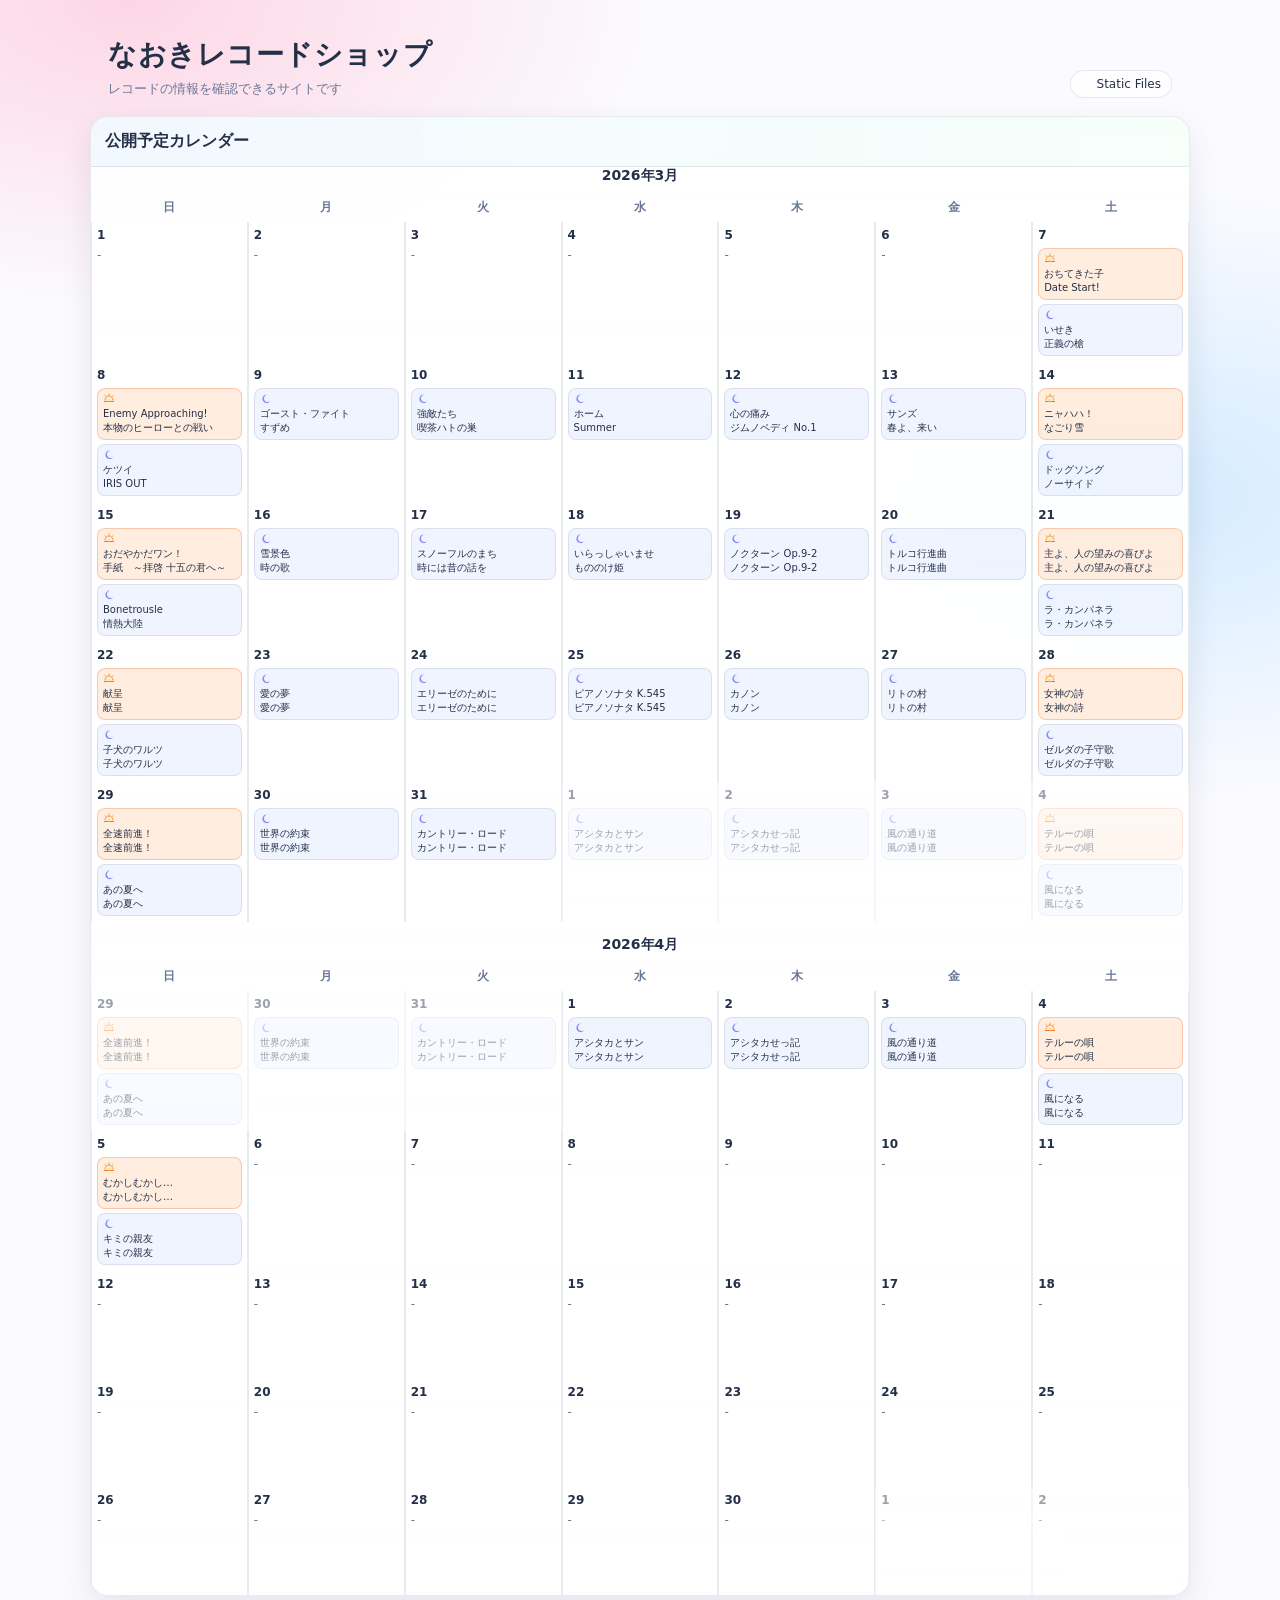
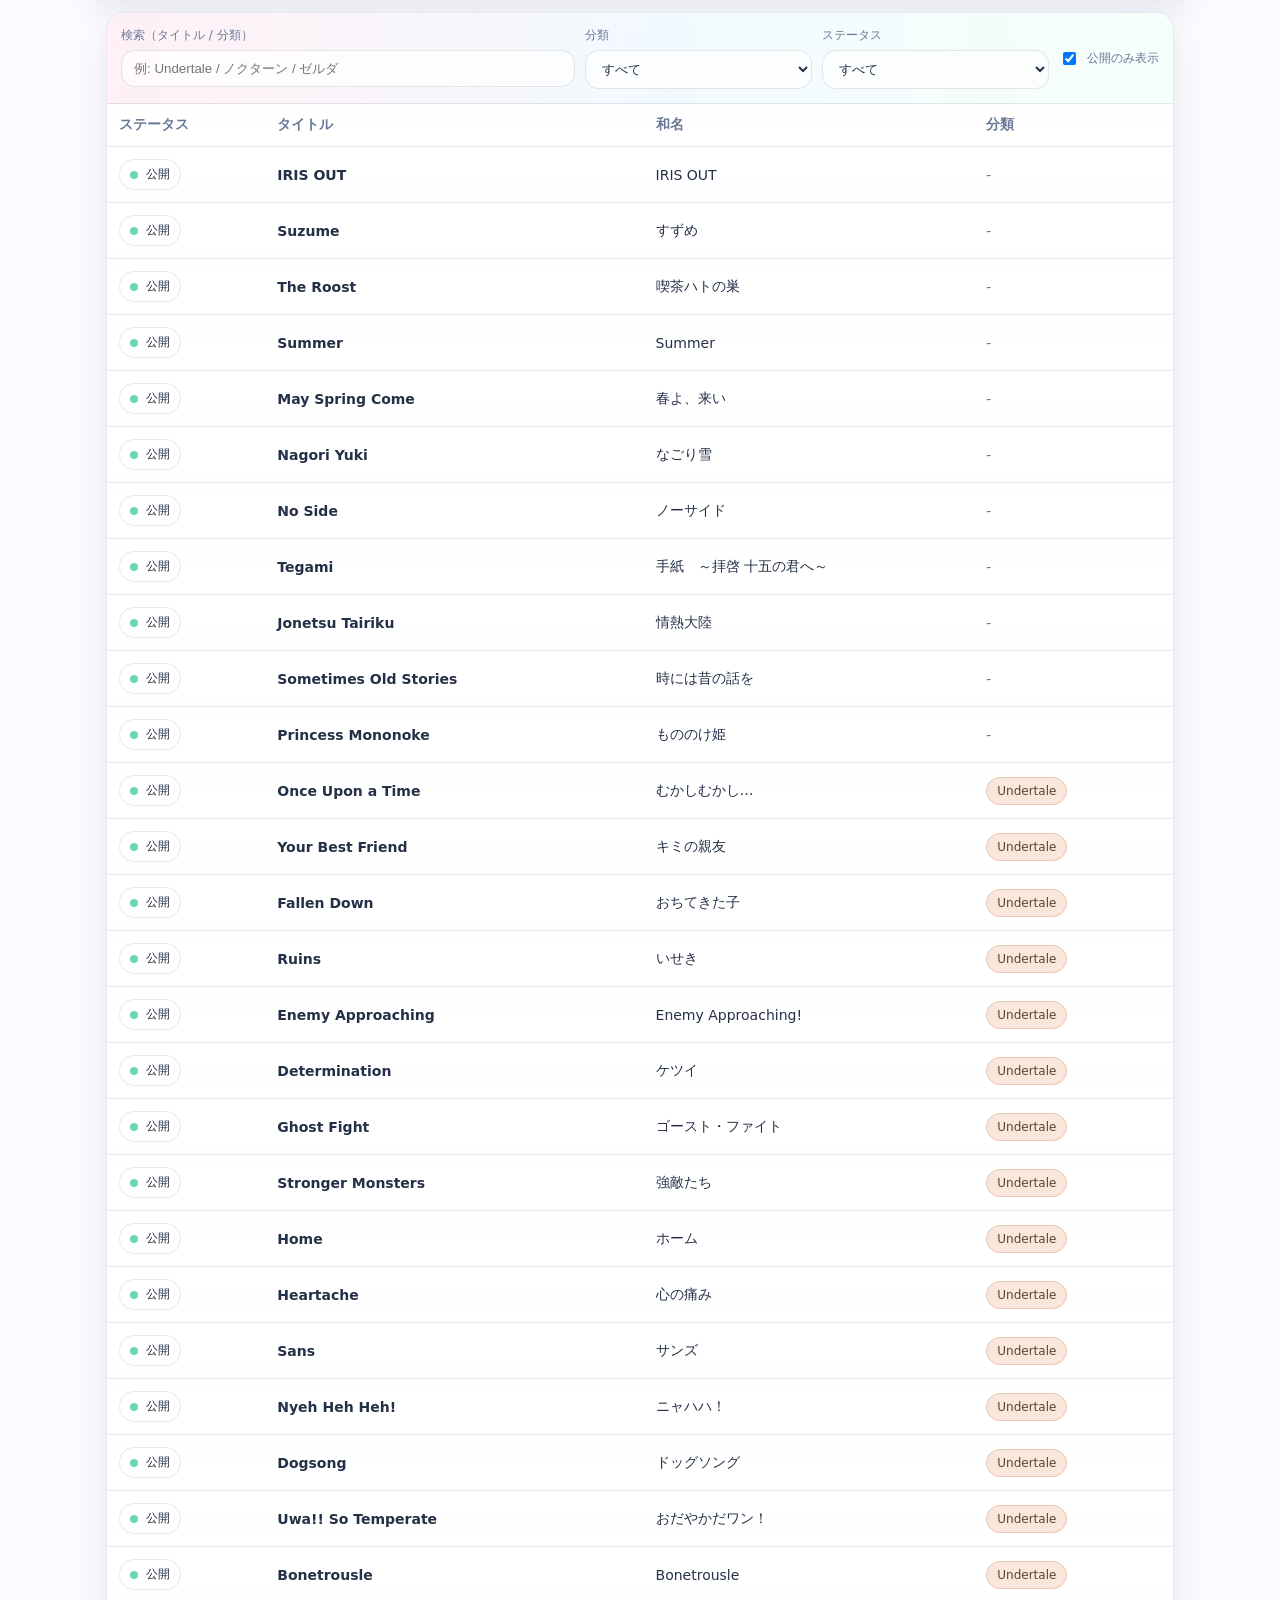
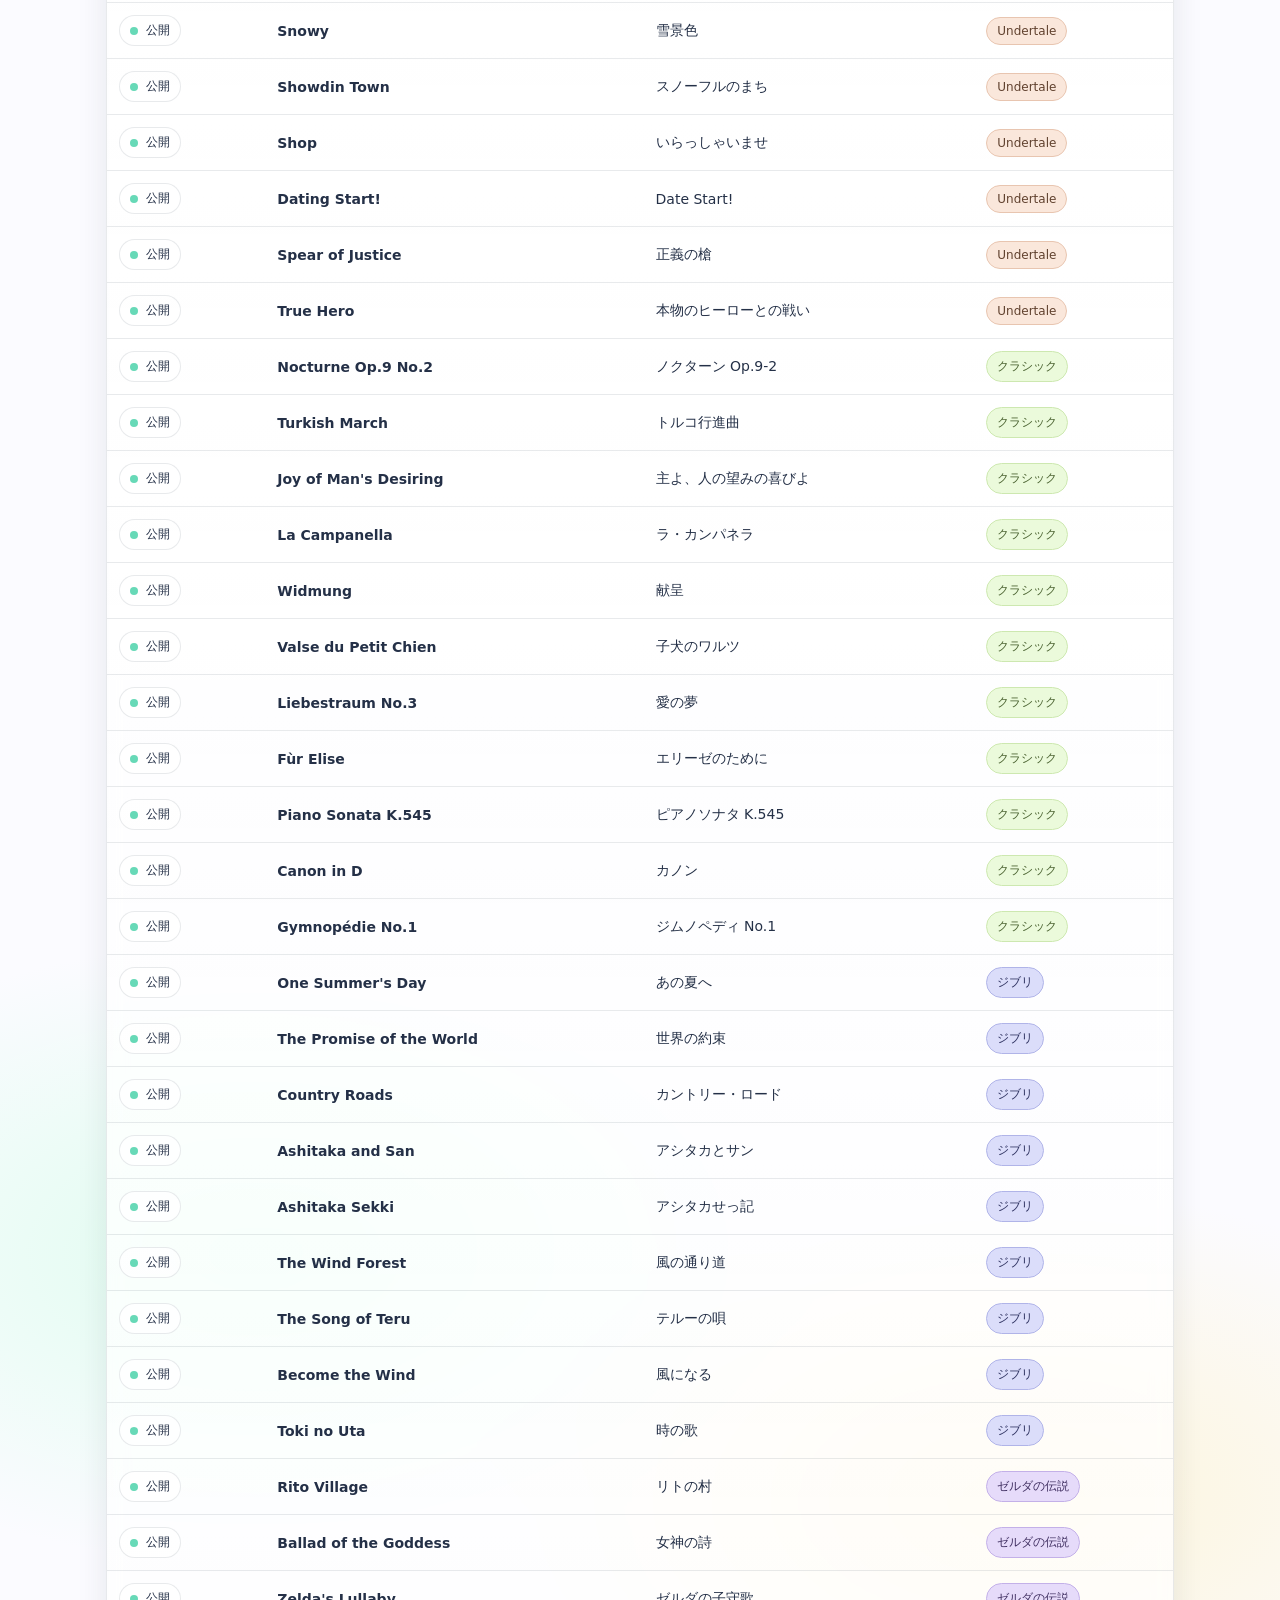
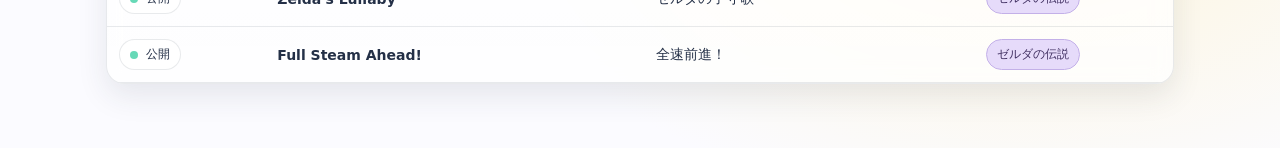
==== commit 727bd4da: "Update index.html" ====
--- a/index.html
+++ b/index.html
@@ -21,14 +21,14 @@
     </header>
 
     <section class="card calendarCard" aria-label="演奏スケジュール">
-      <div class="calendarHead">records-schedule カレンダー（日曜開始）</div>
+      <div class="calendarHead">公開予定カレンダー</div>
       <div class="calendarWrap"><div class="calendar" id="calendar"></div></div>
     </section>
 
     <section class="card" aria-label="曲リスト">
       <div class="controls">
         <div class="field">
-          <label for="q">検索（タイトル / 和名 / 分類）</label>
+          <label for="q">検索（タイトル / 分類）</label>
           <input id="q" type="search" placeholder="例: Undertale / ノクターン / ゼルダ" autocomplete="off" />
         </div>
         <div class="field">
@@ -59,8 +59,6 @@
     </section>
 
     <footer>
-      <div>操作: 検索欄で絞り込み / 分類・ステータスでフィルタ / ヘッダクリックで昇順・降順。</div>
-      <div>ヒント: <span class="kbd">Ctrl</span> + <span class="kbd">F</span> でも検索できます。</div>
     </footer>
   </div>
 
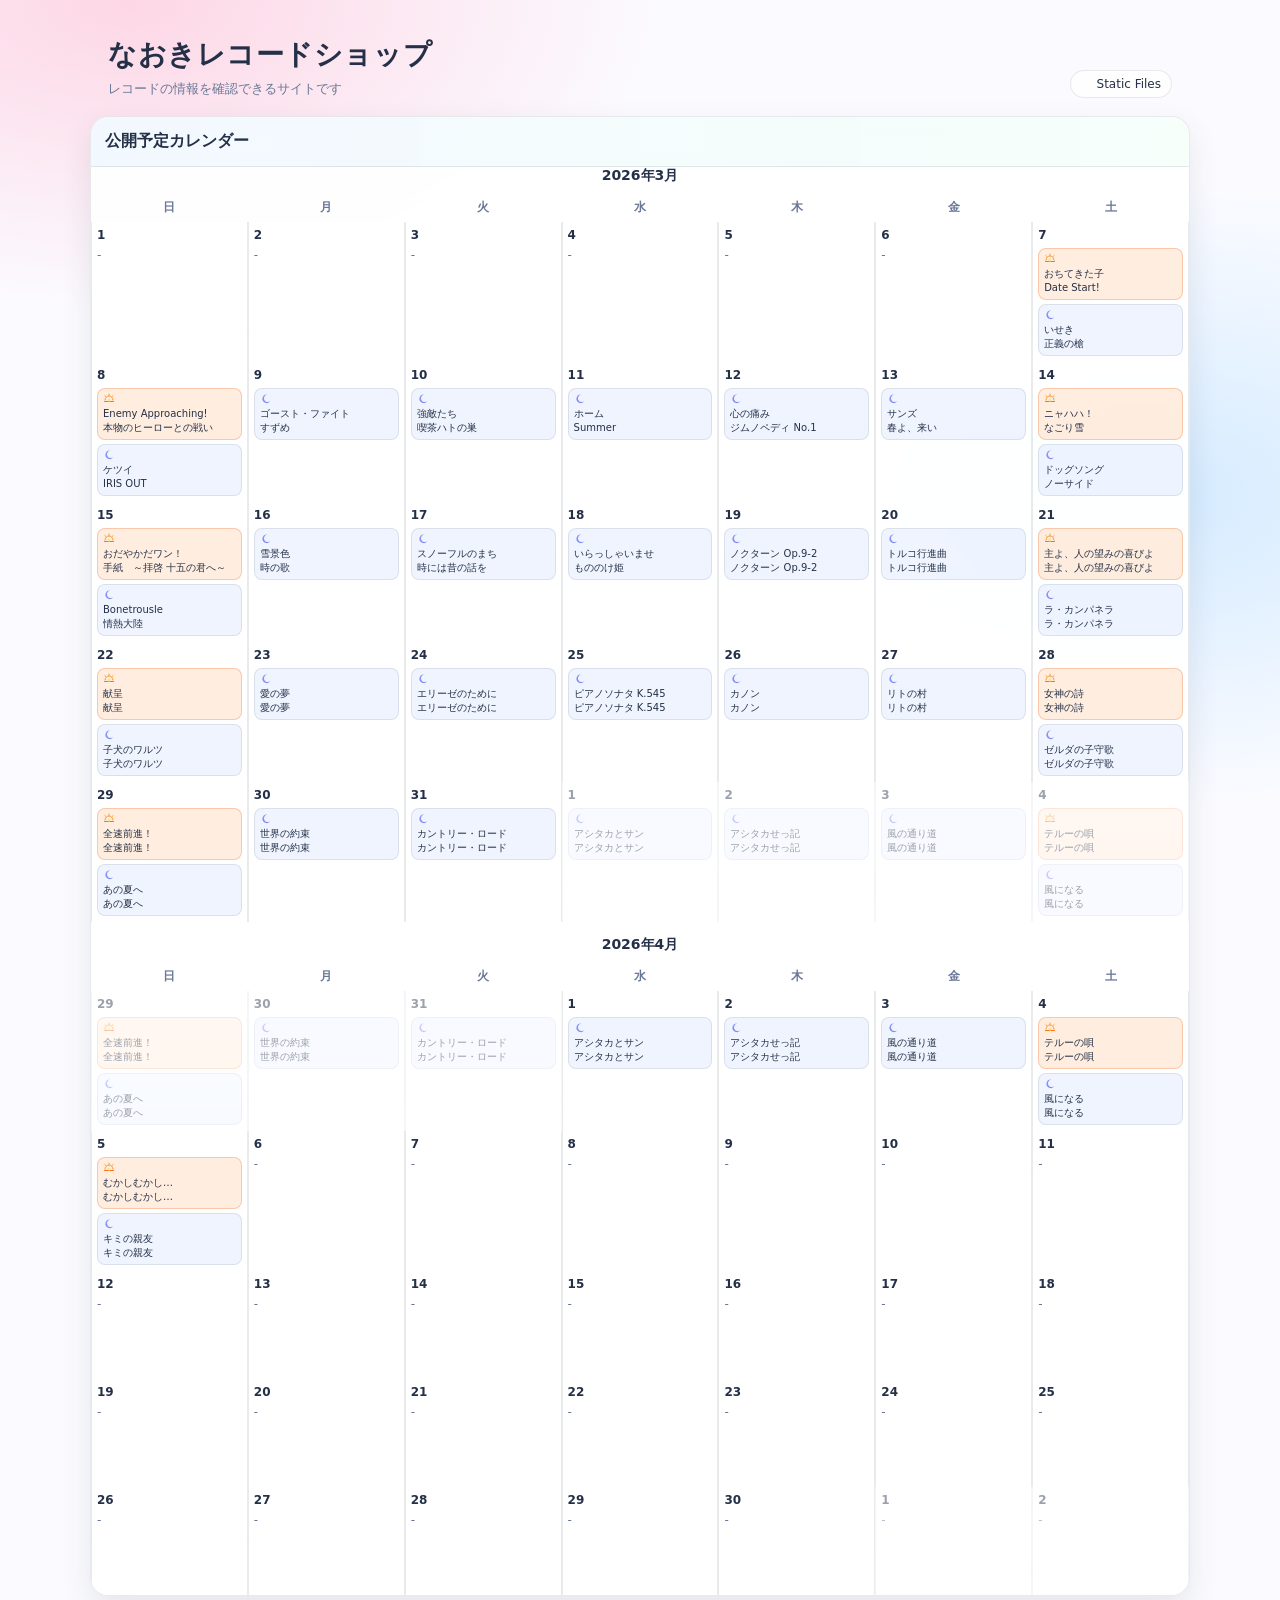
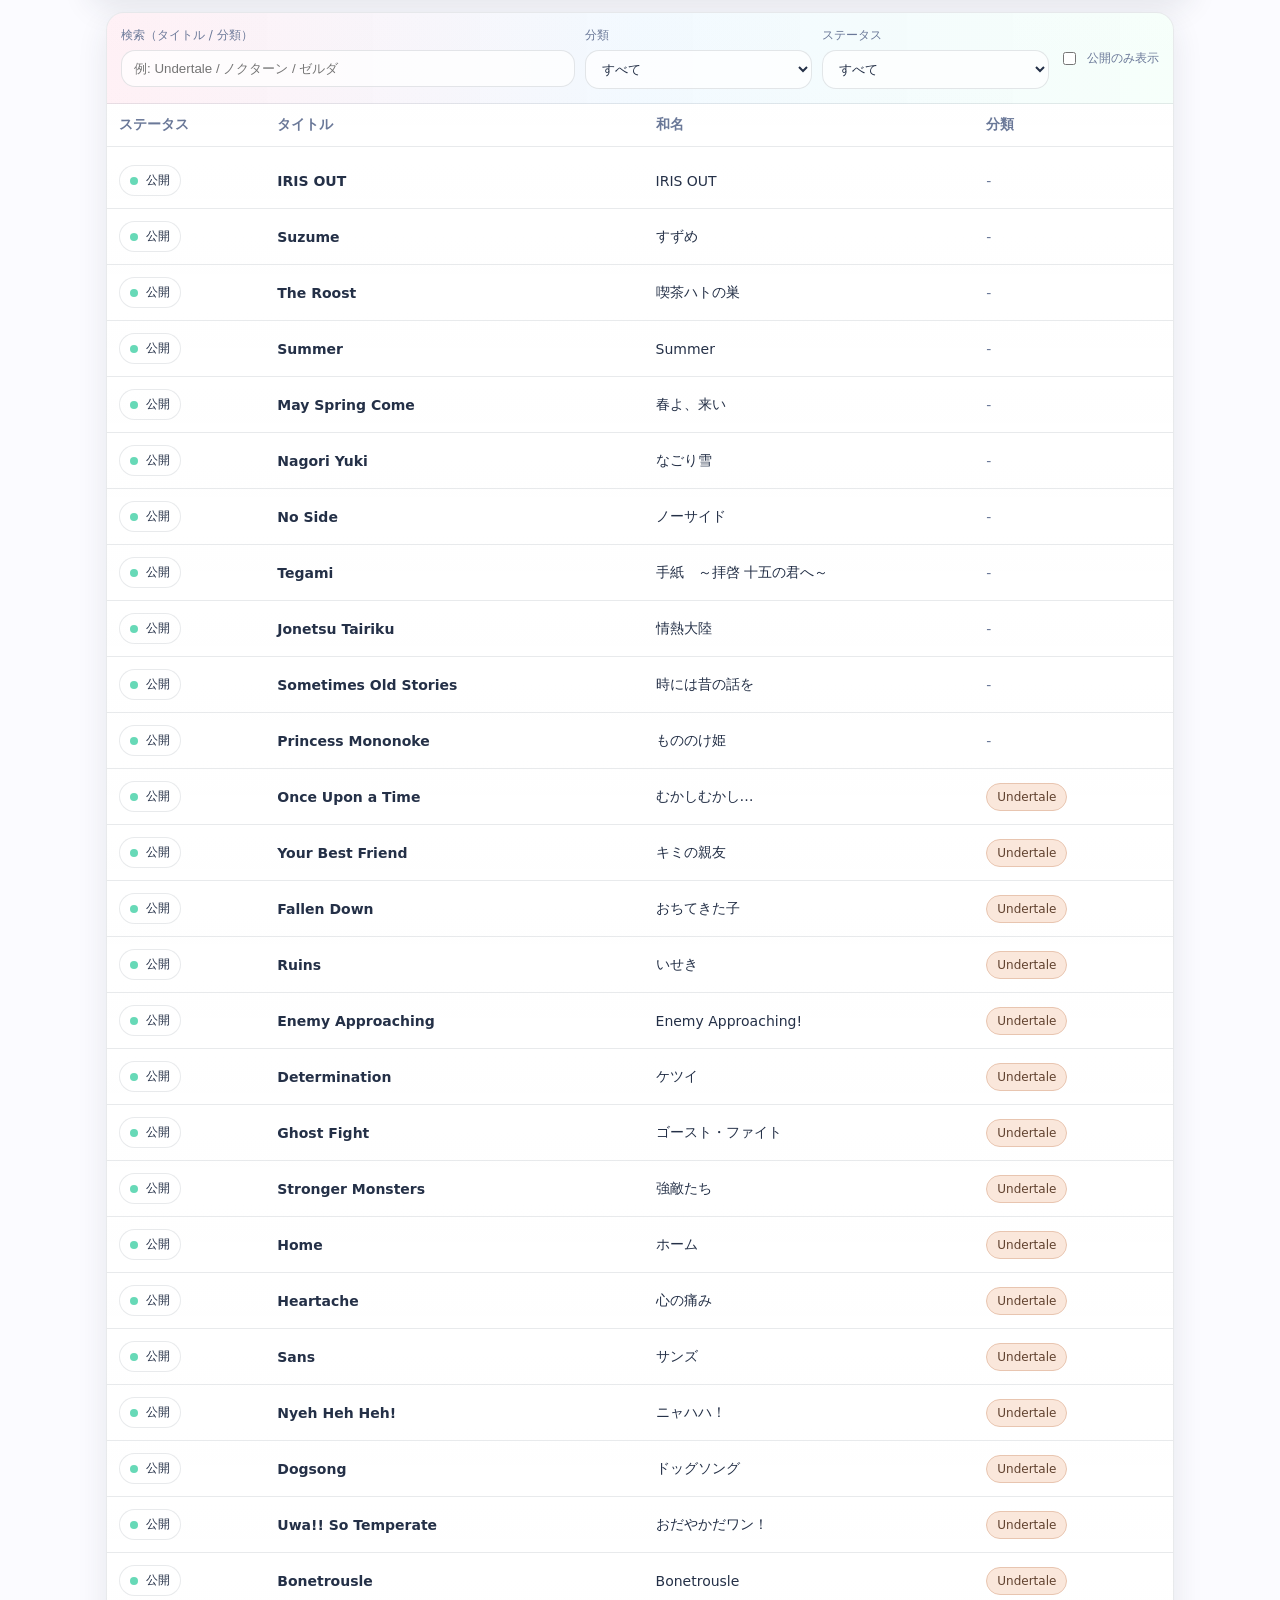
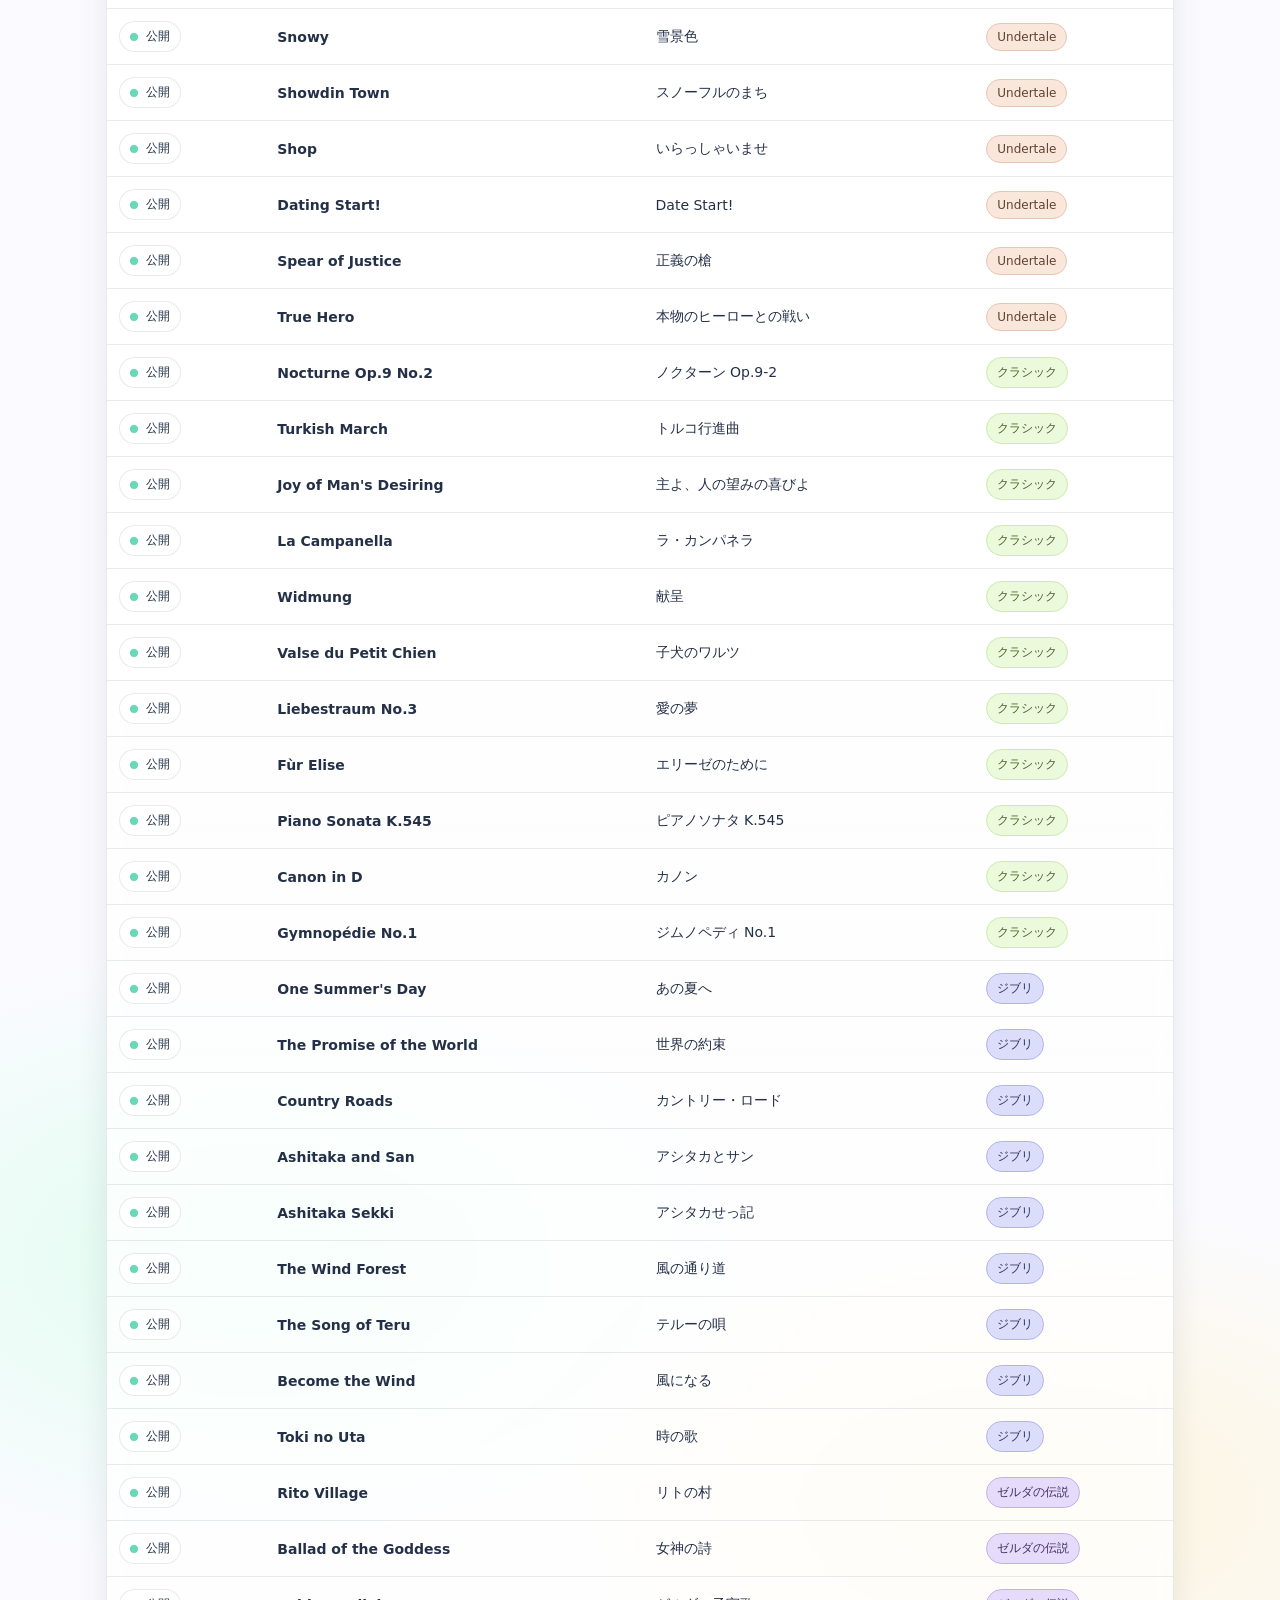
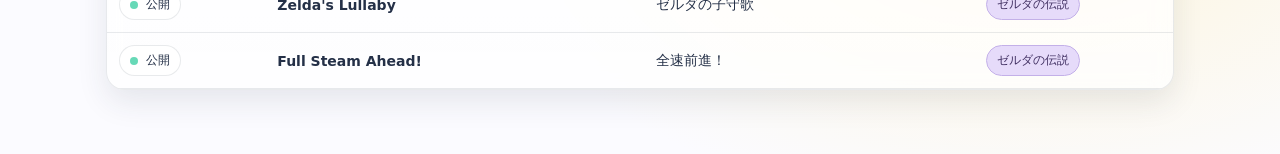
==== commit 49580ef1: "Refine top spacing for first search result rows" ====
--- a/index.html
+++ b/index.html
@@ -41,7 +41,7 @@
             <option value="">すべて</option><option value="公開">公開</option><option value="非公開">非公開</option><option value="準備中">準備中</option>
           </select>
         </div>
-        <label class="toggle" title="公開だけに絞り込み"><input id="onlyPublic" type="checkbox" checked />公開のみ表示</label>
+        <label class="toggle" title="公開だけに絞り込み"><input id="onlyPublic" type="checkbox" />公開のみ表示</label>
       </div>
       <div class="stats" id="stats"></div>
       <div class="tableWrap">
--- a/styles/index.css
+++ b/styles/index.css
@@ -30,10 +30,12 @@
 table{width:100%; border-collapse:separate; border-spacing:0; min-width:820px; font-size:14px;}
 thead th{border-bottom:1px solid var(--line); text-align:left; padding:12px; color:var(--muted); font-weight:700; cursor:pointer; white-space:nowrap;}
 tbody td{padding:12px; border-bottom:1px solid var(--line);}
+tbody tr:first-child td{padding-top:18px}
 tbody tr:hover{background:rgba(122,167,255,.08)}
 .col-title{font-weight:700}
 .mobileList{display:none}
 .mobileRecordCard{padding:12px; margin:0 14px 10px; border:1px solid var(--line); border-radius:12px; background:rgba(255,255,255,.8)}
+.mobileRecordCard:first-child{margin-top:10px}
 .mobileCardRow{display:flex; align-items:center; justify-content:space-between; gap:10px}
 .mobileTitleMuted{font-size:10px; color:var(--muted); white-space:nowrap; overflow:hidden; text-overflow:ellipsis}
 .mobileJpMain{font-size:14px; font-weight:700; white-space:nowrap; overflow:hidden; text-overflow:ellipsis}
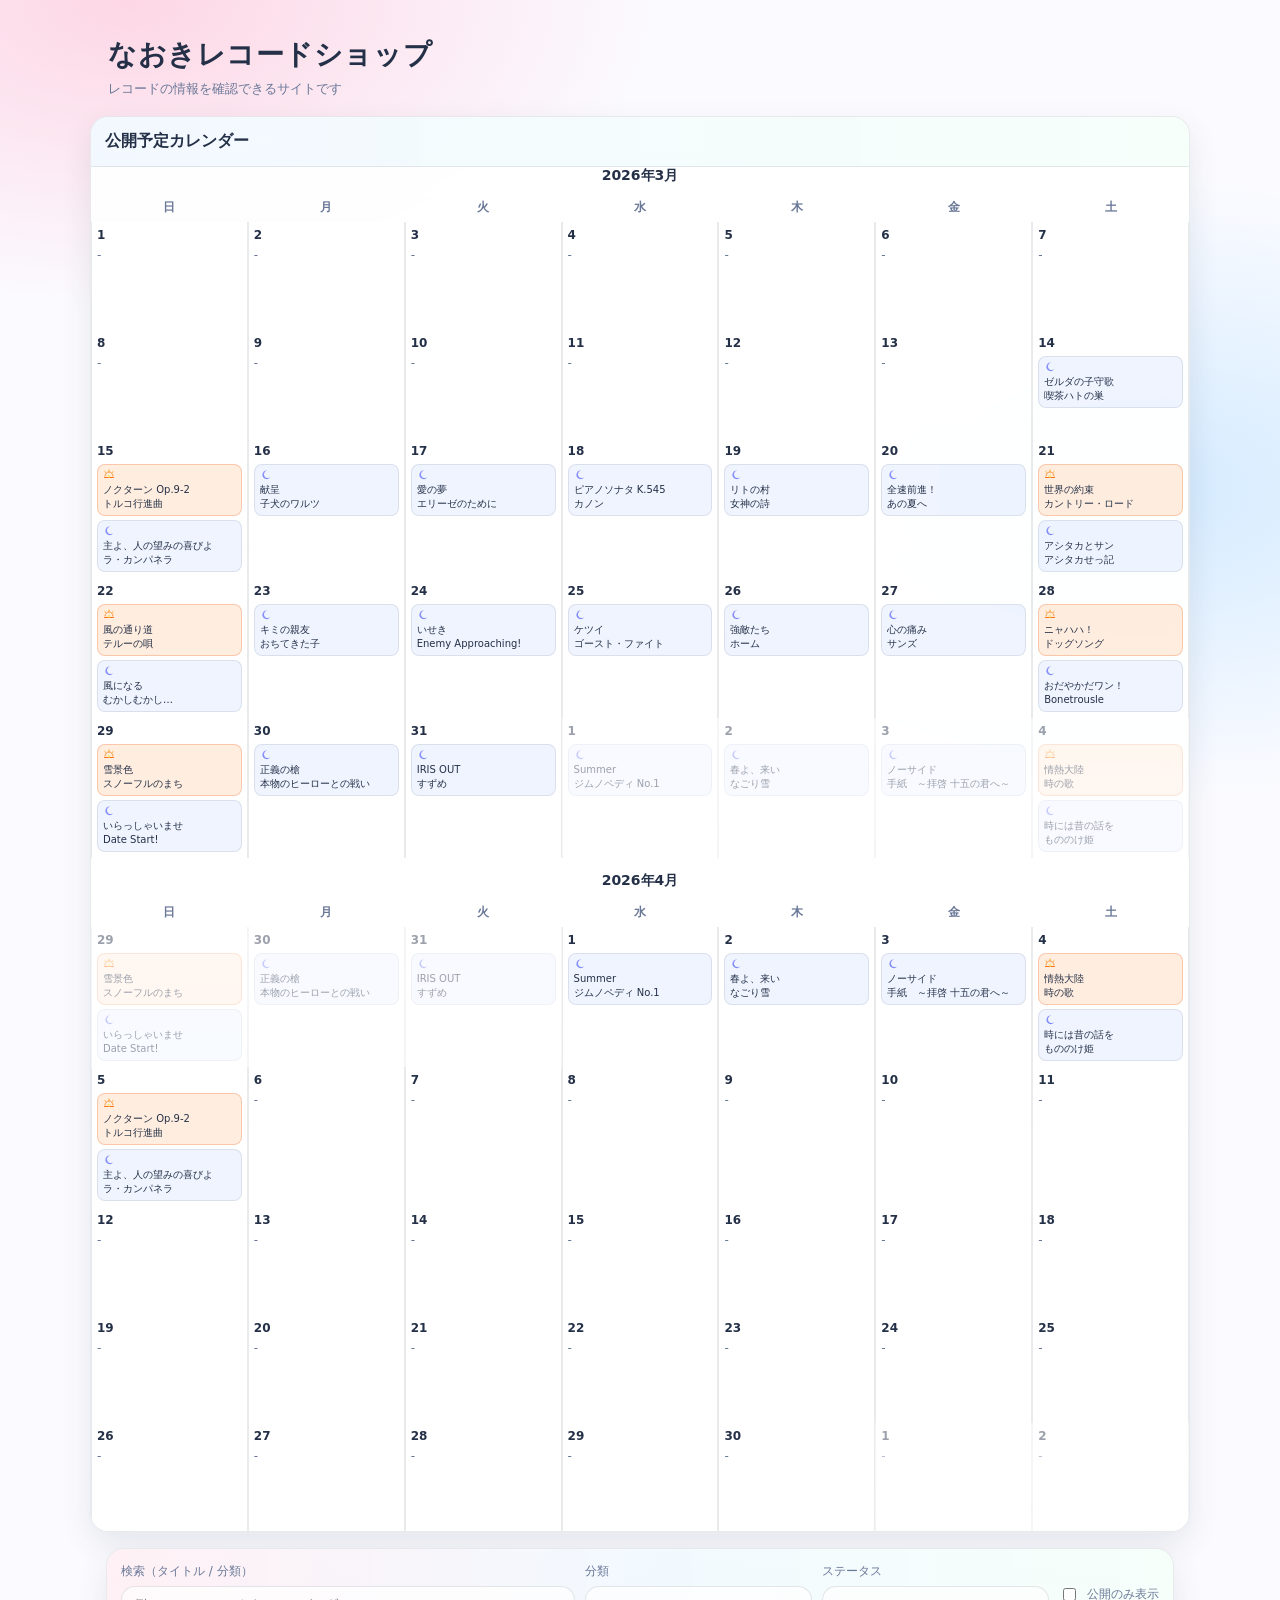
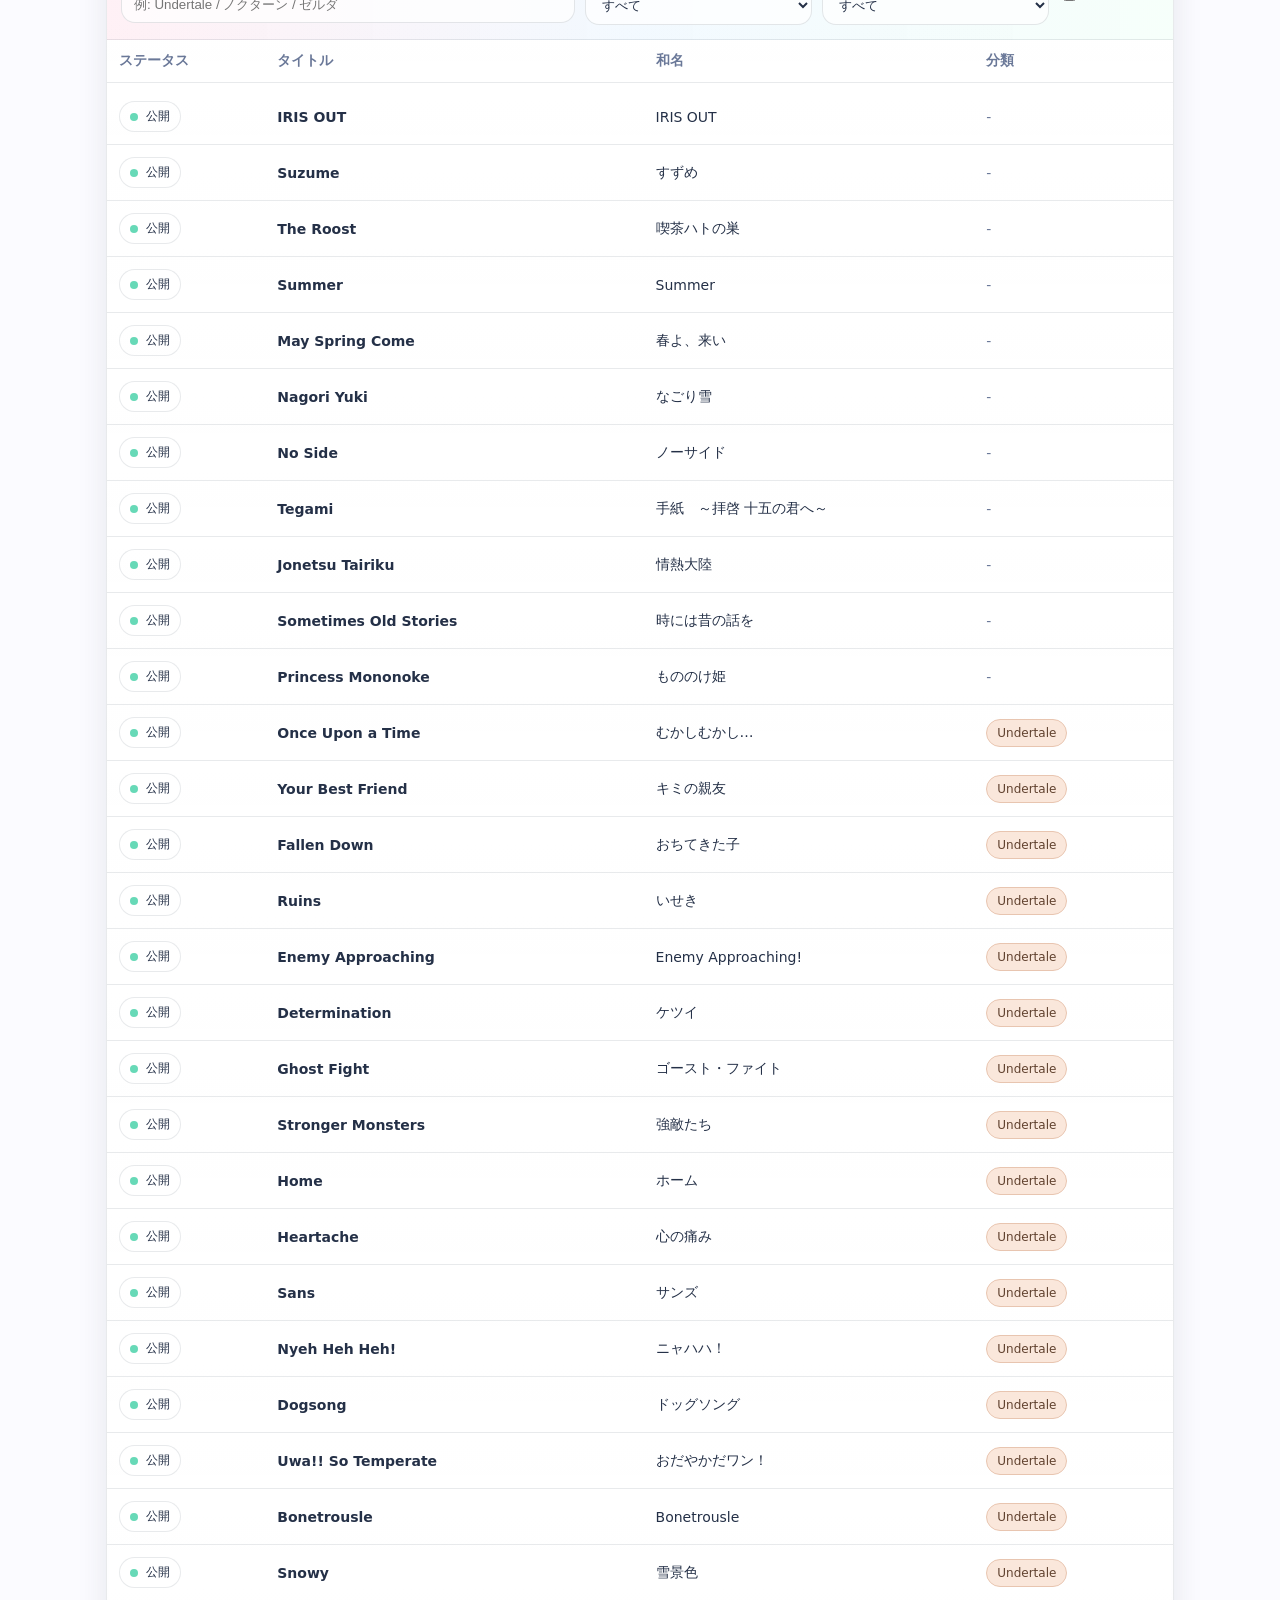
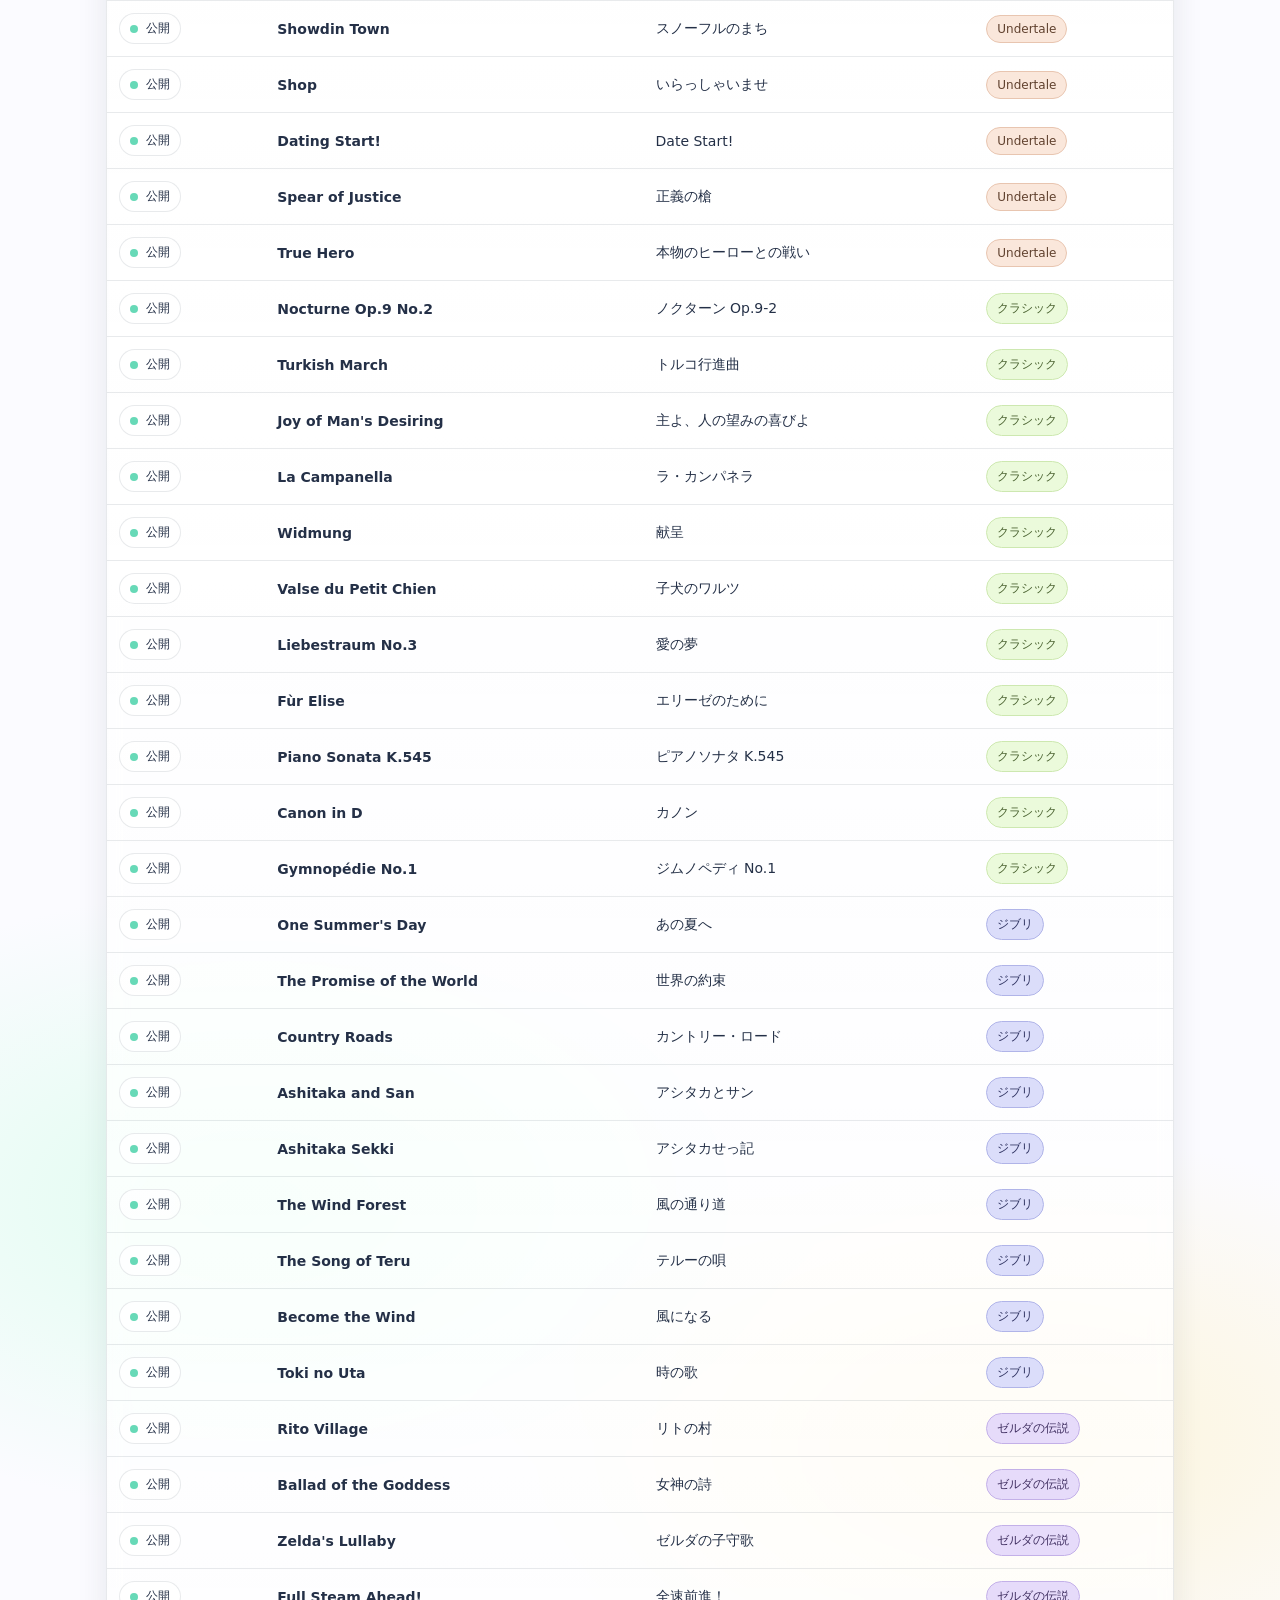
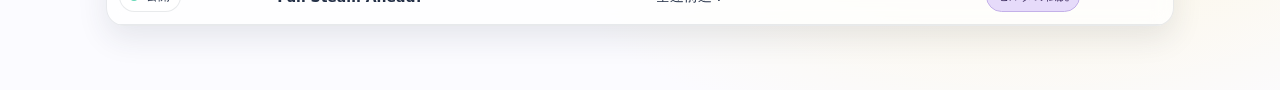
==== commit 4496ddd8: "Remove Static Files label from header" ====
--- a/index.html
+++ b/index.html
@@ -14,9 +14,6 @@
       <div class="title">
         <h1>なおきレコードショップ</h1>
         <div class="sub">レコードの情報を確認できるサイトです</div>
-      </div>
-      <div class="chip" title="HTML + JSON の静的ファイルで動作します">
-        <span class="dot ok"></span> Static Files
       </div>
     </header>
 
